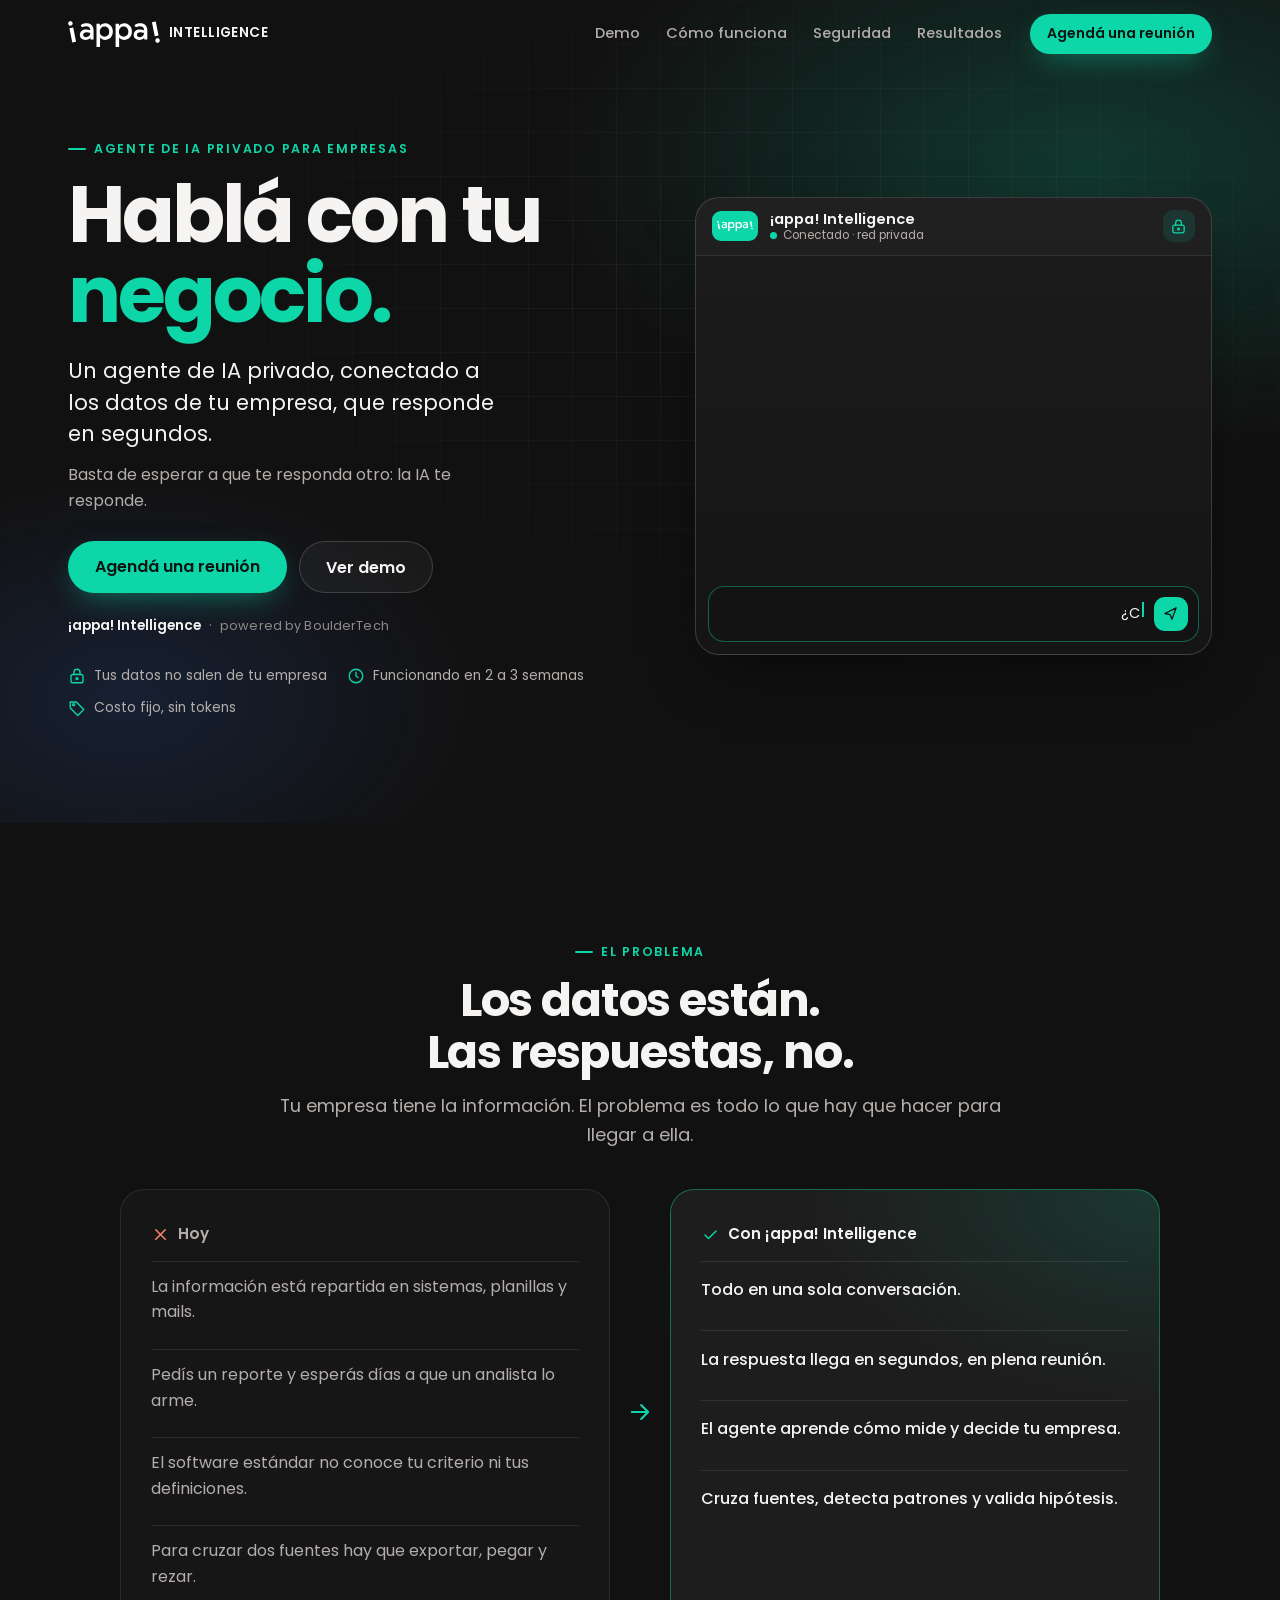
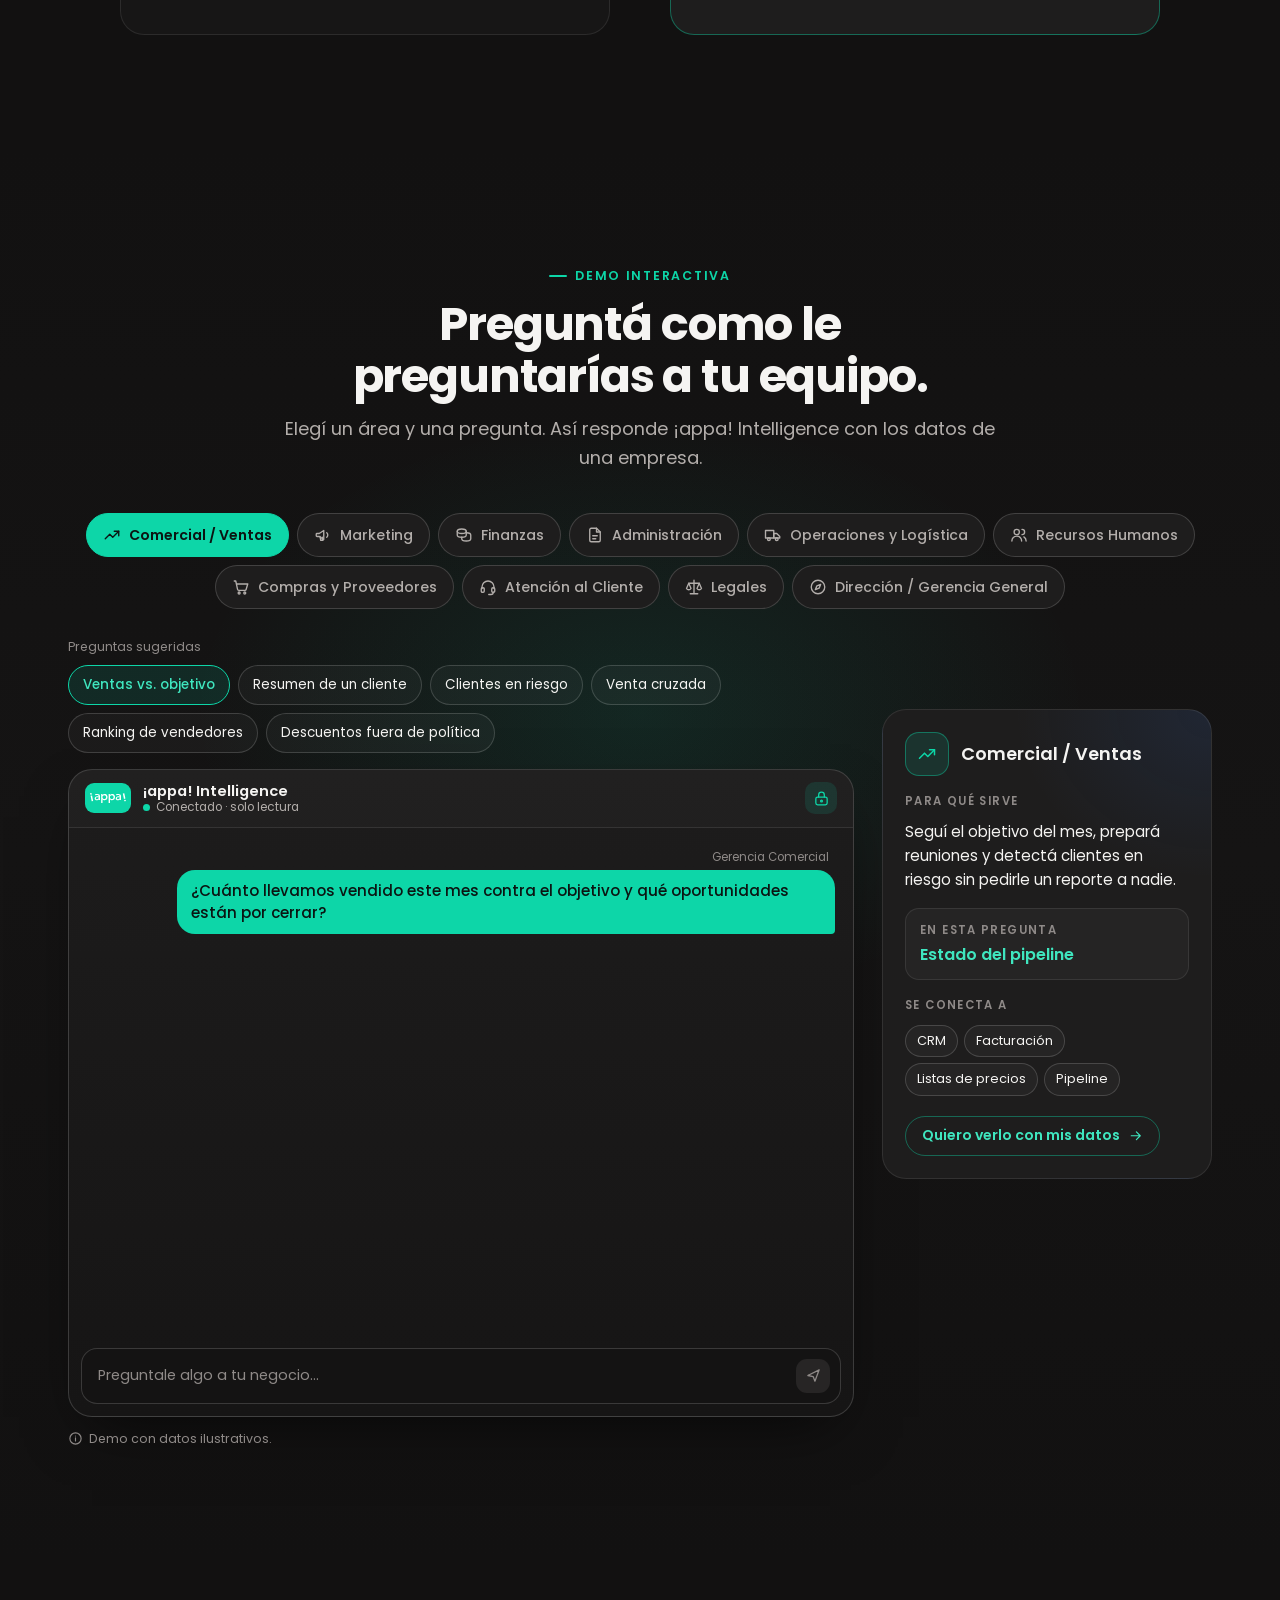
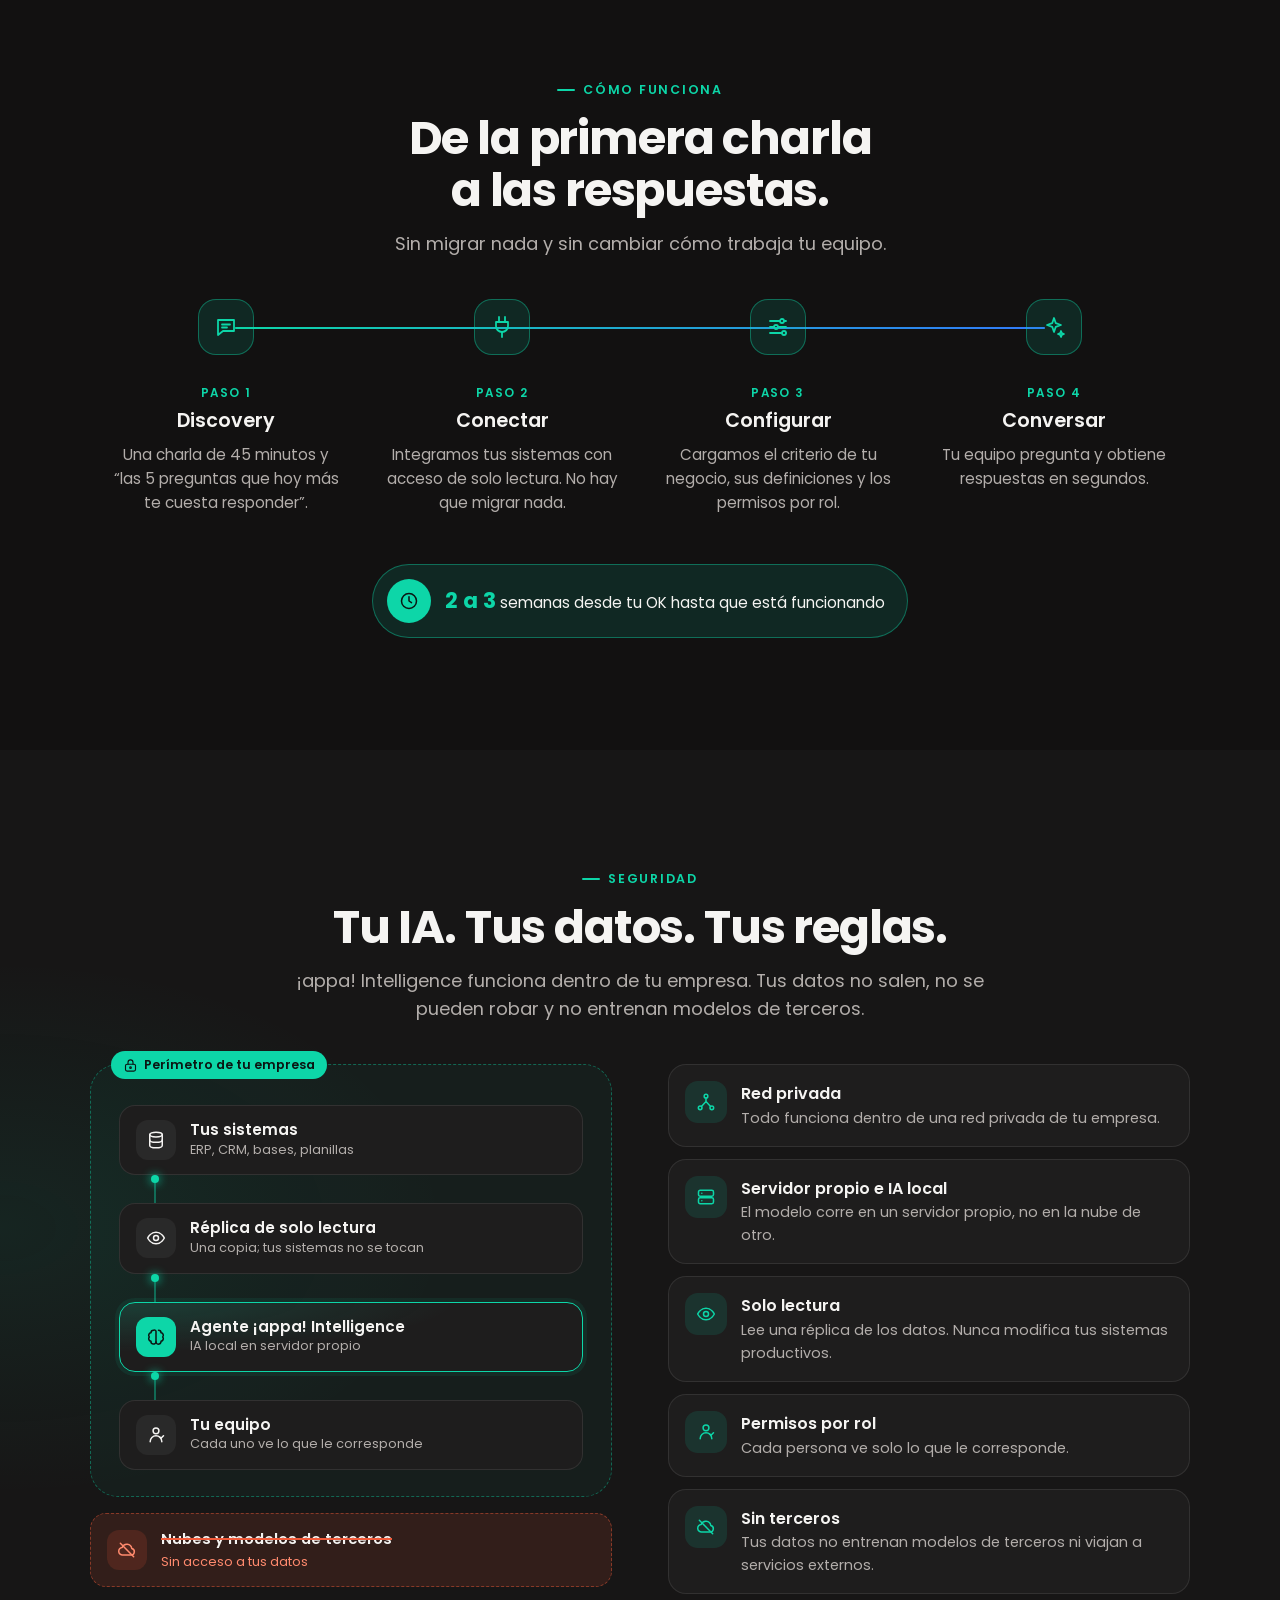
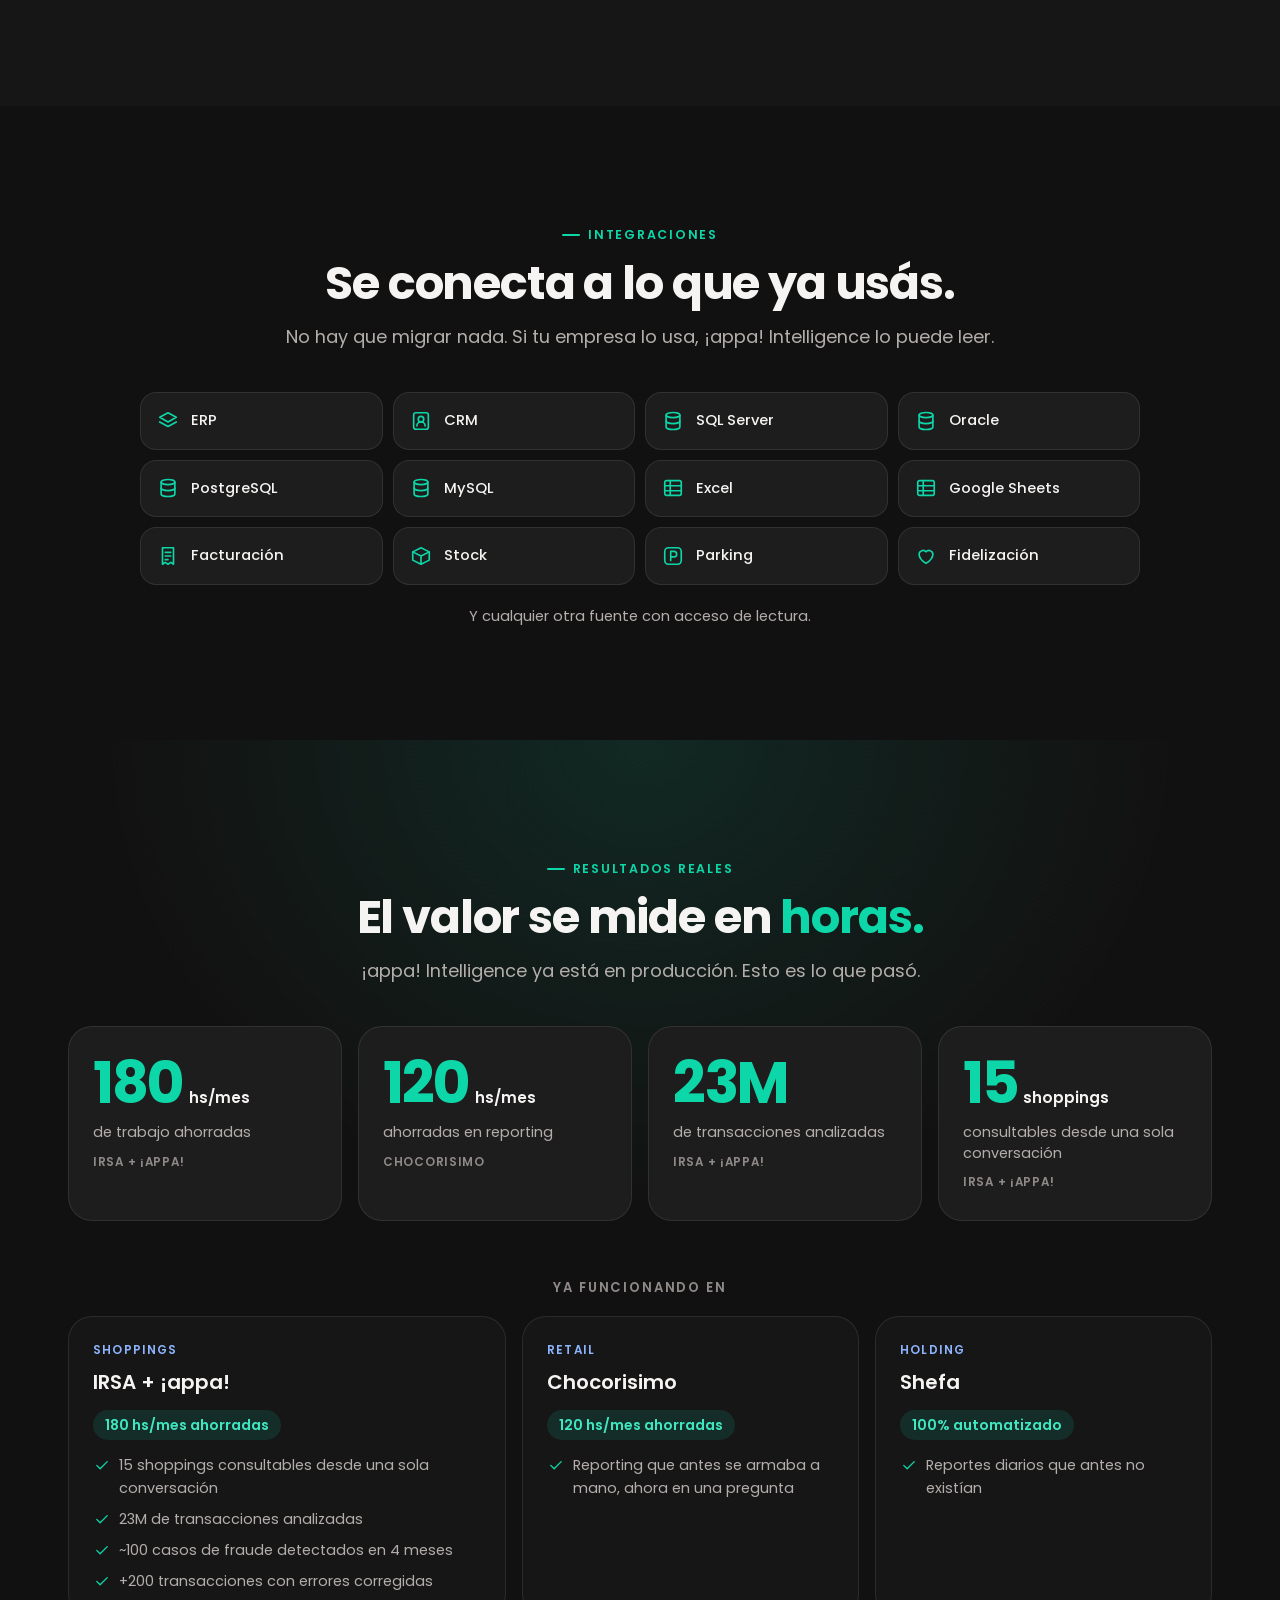
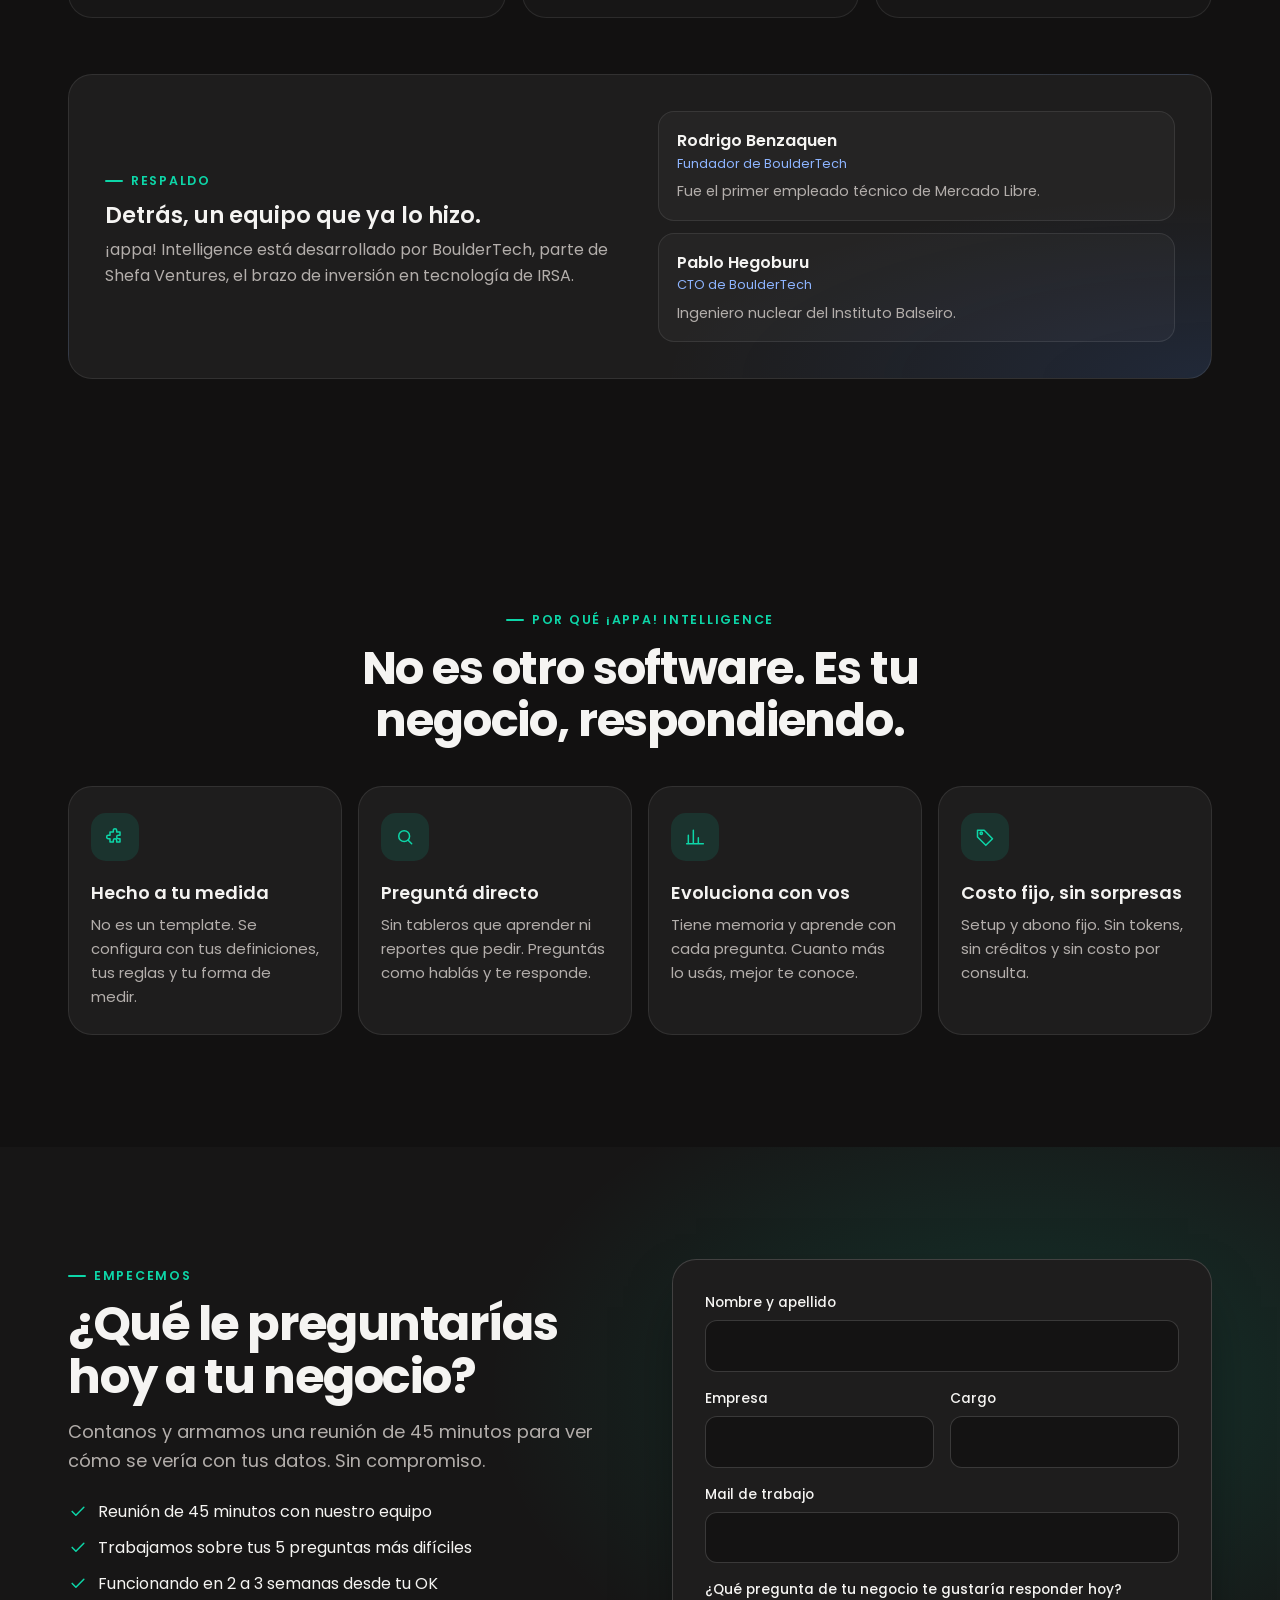
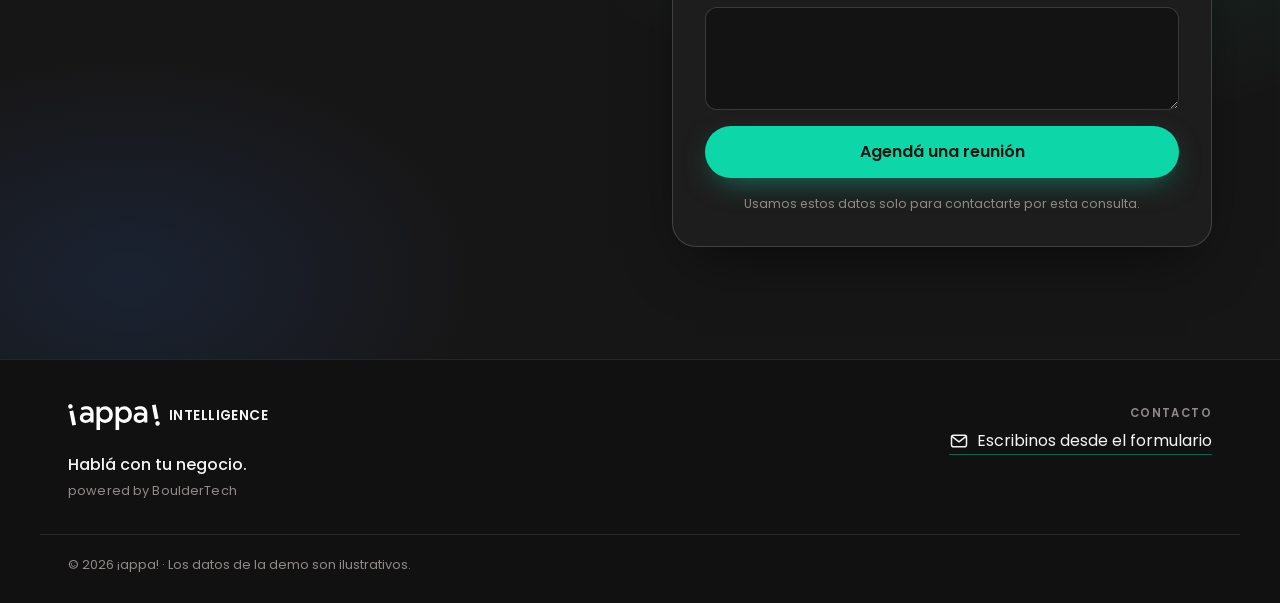
==== intelligence/index.html @ d7522c29 "Agregar landing de ¡appa! Intelligence en /intelligence Co-Authored-By: Claude Opus 5.5 <noreply@ant" ====
<!doctype html>
<html lang="es-AR">
<head>
  <meta charset="utf-8">
  <meta name="viewport" content="width=device-width, initial-scale=1">
  <title>¡appa! Intelligence · Hablá con tu negocio</title>
  <meta name="description" content="Un agente de IA privado, conectado a los datos de tu empresa, que responde en segundos. ¡appa! Intelligence, powered by BoulderTech.">
  <meta name="theme-color" content="#121111">
  <!-- Borrar esta línea cuando la web se publique oficialmente -->
  <meta name="robots" content="noindex, nofollow">
  <meta property="og:title" content="¡appa! Intelligence · Hablá con tu negocio">
  <meta property="og:description" content="Un agente de IA privado, conectado a los datos de tu empresa, que responde en segundos.">
  <meta property="og:type" content="website">
  <meta property="og:locale" content="es_AR">
  <link rel="icon" href="assets/favicon.svg" type="image/svg+xml">
  <link rel="preconnect" href="https://fonts.googleapis.com">
  <link rel="preconnect" href="https://fonts.gstatic.com" crossorigin>
  <link href="https://fonts.googleapis.com/css2?family=Poppins:wght@300;400;500;600;700&display=swap" rel="stylesheet">
  <link rel="stylesheet" href="css/styles.css">
</head>
<body>
  <a class="skip-link" href="#main">Saltar al contenido</a>

  <!-- ============ NAVBAR ============ -->
  <header class="nav" data-nav>
    <div class="container nav-inner">
      <a class="brand" href="#top" aria-label="¡appa! Intelligence, ir al inicio">
        <img class="brand-logo" src="assets/logo-appa-white.svg" alt="" width="104" height="30">
        <span class="brand-vertical">Intelligence</span>
      </a>
      <nav class="nav-links" id="nav-menu" aria-label="Principal">
        <ul data-slot="nav"></ul>
        <a class="btn btn-primary btn-sm nav-cta" href="#contacto" data-cta="meeting">Agendá una reunión</a>
      </nav>
      <button class="nav-toggle" type="button" aria-expanded="false" aria-controls="nav-menu" aria-label="Abrir menú" data-nav-toggle></button>
    </div>
  </header>

  <main id="main">
    <!-- ============ 1. HERO ============ -->
    <section class="hero" id="top" aria-labelledby="hero-title">
      <div class="hero-bg" aria-hidden="true"></div>
      <div class="container hero-grid">
        <div class="hero-copy">
          <p class="eyebrow reveal" data-slot="hero.eyebrow"></p>
          <h1 id="hero-title" class="hero-title reveal" data-slot="hero.title"></h1>
          <p class="hero-sub reveal" data-slot="hero.subtitle"></p>
          <p class="hero-kicker reveal" data-slot="hero.kicker"></p>
          <div class="hero-ctas reveal">
            <a class="btn btn-primary btn-lg" href="#contacto" data-cta="meeting" data-slot="hero.ctaPrimary"></a>
            <a class="btn btn-ghost btn-lg" href="#demo" data-slot="hero.ctaSecondary"></a>
          </div>
          <p class="hero-brand reveal">
            <span class="hero-brand-name">¡appa! Intelligence</span>
            <span class="sep" aria-hidden="true">·</span>
            <span class="powered">powered by BoulderTech</span>
          </p>
          <ul class="trust reveal" data-slot="hero.trust"></ul>
        </div>
        <div class="hero-visual reveal">
          <div class="hero-chat" data-hero-chat aria-label="Ejemplo de conversación con ¡appa! Intelligence" role="img"></div>
        </div>
      </div>
    </section>

    <!-- ============ 2. PROBLEMA → SOLUCIÓN ============ -->
    <section class="section" id="problema" aria-labelledby="problem-title">
      <div class="container">
        <header class="section-head reveal">
          <p class="eyebrow" data-slot="problem.eyebrow"></p>
          <h2 id="problem-title" data-slot="problem.title"></h2>
          <p class="section-sub" data-slot="problem.subtitle"></p>
        </header>
        <div class="compare" data-slot="problem.rows"></div>
      </div>
    </section>

    <!-- ============ 3. DEMO POR ÁREA ============ -->
    <section class="section section-demo" id="demo" aria-labelledby="demo-title">
      <div class="demo-glow" aria-hidden="true"></div>
      <div class="container">
        <header class="section-head reveal">
          <p class="eyebrow" data-slot="demo.eyebrow"></p>
          <h2 id="demo-title" data-slot="demo.title"></h2>
          <p class="section-sub" data-slot="demo.subtitle"></p>
        </header>

        <div class="demo" id="demo-app">
          <div class="demo-tabs-wrap">
            <div class="demo-tabs" role="tablist" aria-label="Áreas de la empresa" data-demo-tabs></div>
          </div>

          <div class="demo-panel" id="demo-panel" role="tabpanel" tabindex="-1" data-demo-panel>
            <div class="demo-main">
              <p class="chips-label" id="chips-label">Preguntas sugeridas</p>
              <div class="chips" role="group" aria-labelledby="chips-label" data-demo-chips></div>
              <div class="demo-chat" data-demo-chat></div>
              <p class="demo-disclaimer">
                <svg class="icon" viewBox="0 0 24 24" fill="none" stroke="currentColor" stroke-width="1.8" stroke-linecap="round" aria-hidden="true"><circle cx="12" cy="12" r="9"/><path d="M12 11v5M12 8h.01"/></svg>
                <span data-slot="demo.disclaimer"></span>
              </p>
            </div>
            <aside class="area-card" aria-label="Sobre esta área" data-demo-card></aside>
          </div>
          <p class="sr-only" aria-live="polite" data-demo-announcer></p>
        </div>
      </div>
    </section>

    <!-- ============ 4. CÓMO FUNCIONA ============ -->
    <section class="section" id="como-funciona" aria-labelledby="how-title">
      <div class="container">
        <header class="section-head reveal">
          <p class="eyebrow" data-slot="how.eyebrow"></p>
          <h2 id="how-title" data-slot="how.title"></h2>
          <p class="section-sub" data-slot="how.subtitle"></p>
        </header>
        <div class="timeline" data-timeline>
          <div class="timeline-track" aria-hidden="true"><span class="timeline-fill"></span></div>
          <ol class="steps" data-slot="how.steps"></ol>
        </div>
        <div class="speed-badge reveal" data-slot="how.badge"></div>
      </div>
    </section>

    <!-- ============ 5. SEGURIDAD ============ -->
    <section class="section section-security" id="seguridad" aria-labelledby="security-title">
      <div class="container">
        <header class="section-head reveal">
          <p class="eyebrow" data-slot="security.eyebrow"></p>
          <h2 id="security-title" data-slot="security.title"></h2>
          <p class="section-sub" data-slot="security.subtitle"></p>
        </header>
        <div class="security-grid">
          <figure class="perimeter reveal" data-slot="security.diagram"></figure>
          <ul class="security-points" data-slot="security.points"></ul>
        </div>
      </div>
    </section>

    <!-- ============ 6. INTEGRACIONES ============ -->
    <section class="section" id="integraciones" aria-labelledby="int-title">
      <div class="container">
        <header class="section-head reveal">
          <p class="eyebrow" data-slot="integrations.eyebrow"></p>
          <h2 id="int-title" data-slot="integrations.title"></h2>
          <p class="section-sub" data-slot="integrations.subtitle"></p>
        </header>
        <ul class="integrations" data-slot="integrations.items"></ul>
        <p class="integrations-more reveal" data-slot="integrations.more"></p>
      </div>
    </section>

    <!-- ============ 7. RESULTADOS ============ -->
    <section class="section section-results" id="resultados" aria-labelledby="results-title">
      <div class="container">
        <header class="section-head reveal">
          <p class="eyebrow" data-slot="results.eyebrow"></p>
          <h2 id="results-title" data-slot="results.title"></h2>
          <p class="section-sub" data-slot="results.subtitle"></p>
        </header>
        <ul class="counters" data-slot="metrics.counters"></ul>
        <h3 class="cases-title reveal" data-slot="results.casesTitle"></h3>
        <ul class="cases" data-slot="metrics.cases"></ul>

        <div class="backing reveal" data-slot="backing"></div>

        <!-- Testimonios: se muestran solo si data/testimonials.js tiene alguno aprobado -->
        <div class="testimonials" data-slot="testimonials" hidden></div>
      </div>
    </section>

    <!-- ============ 8. POR QUÉ ============ -->
    <section class="section" id="por-que" aria-labelledby="why-title">
      <div class="container">
        <header class="section-head reveal">
          <p class="eyebrow" data-slot="why.eyebrow"></p>
          <h2 id="why-title" data-slot="why.title"></h2>
        </header>
        <ul class="why" data-slot="why.items"></ul>
      </div>
    </section>

    <!-- ============ 9. CTA + FORMULARIO ============ -->
    <section class="section section-cta" id="contacto" aria-labelledby="cta-title">
      <div class="container cta-grid">
        <div class="cta-copy reveal">
          <p class="eyebrow" data-slot="cta.eyebrow"></p>
          <h2 id="cta-title" data-slot="cta.title"></h2>
          <p class="section-sub" data-slot="cta.subtitle"></p>
          <ul class="cta-bullets" data-slot="cta.bullets"></ul>
          <a class="btn btn-ghost" href="#" target="_blank" rel="noopener" data-calendar-link hidden></a>
        </div>

        <div class="form-card reveal">
          <form class="lead-form" novalidate data-lead-form>
            <div class="field">
              <label for="f-name" data-slot="cta.form.name"></label>
              <input id="f-name" name="name" type="text" autocomplete="name" required>
              <p class="field-error" id="f-name-err"></p>
            </div>
            <div class="field-row">
              <div class="field">
                <label for="f-company" data-slot="cta.form.company"></label>
                <input id="f-company" name="company" type="text" autocomplete="organization" required>
                <p class="field-error" id="f-company-err"></p>
              </div>
              <div class="field">
                <label for="f-role" data-slot="cta.form.role"></label>
                <input id="f-role" name="role" type="text" autocomplete="organization-title" required>
                <p class="field-error" id="f-role-err"></p>
              </div>
            </div>
            <div class="field">
              <label for="f-email" data-slot="cta.form.email"></label>
              <input id="f-email" name="email" type="email" autocomplete="email" inputmode="email" required>
              <p class="field-error" id="f-email-err"></p>
            </div>
            <div class="field">
              <label for="f-question" data-slot="cta.form.question"></label>
              <textarea id="f-question" name="question" rows="3"></textarea>
            </div>
            <button class="btn btn-primary btn-lg btn-block" type="submit" data-slot="cta.form.submit"></button>
            <p class="form-privacy" data-slot="cta.form.privacy"></p>
          </form>
          <div class="form-success" data-form-success hidden tabindex="-1">
            <span class="success-icon" aria-hidden="true"></span>
            <h3 data-slot="cta.form.successTitle"></h3>
            <p data-success-text></p>
          </div>
        </div>
      </div>
    </section>
  </main>

  <!-- ============ 10. FOOTER ============ -->
  <footer class="footer">
    <div class="container footer-inner">
      <div class="footer-brand">
        <a class="brand" href="#top" aria-label="¡appa! Intelligence, volver arriba">
          <img class="brand-logo" src="assets/logo-appa-white.svg" alt="" width="104" height="30">
          <span class="brand-vertical">Intelligence</span>
        </a>
        <p class="footer-tagline" data-slot="footer.tagline"></p>
        <p class="powered" data-slot="footer.poweredBy"></p>
      </div>
      <div class="footer-contact">
        <p class="mini-label" data-slot="footer.contactLabel"></p>
        <p data-footer-contact></p>
      </div>
    </div>
    <div class="container footer-bottom">
      <p>© <span data-year></span> ¡appa! · <span data-slot="footer.legal"></span></p>
    </div>
  </footer>

  <noscript>
    <p class="noscript">Para ver esta página necesitás activar JavaScript.</p>
  </noscript>

  <!-- Contenido editable -->
  <script src="data/config.js"></script>
  <script src="data/content.js"></script>
  <script src="data/demos.js"></script>
  <script src="data/metrics.js"></script>
  <script src="data/testimonials.js"></script>
  <!-- Código -->
  <script src="js/icons.js"></script>
  <script src="js/demo.js"></script>
  <script src="js/main.js"></script>
</body>
</html>
---- intelligence/css/styles.css ----
/* =====================================================================
   ¡appa! Intelligence · Estilos
   Paleta oficial: Manual de marca ¡appa! 2024 (p. 18)
     01 #0DD6A8 verde ¡appa!   03 #327AFA azul   04 #F15B3B coral
     02 #FFFFFF blanco         05 #272525 gris oscuro
   Mobile first. Respeta prefers-reduced-motion.
   ===================================================================== */

:root {
  /* marca */
  --green: #0dd6a8;
  --green-ink: #3fe6bf;
  --green-soft: rgba(13, 214, 168, 0.12);
  --green-line: rgba(13, 214, 168, 0.4);
  --blue: #327afa;
  --blue-ink: #8db4ff;
  --coral: #f15b3b;
  --coral-ink: #ff8a6e;
  --coral-soft: rgba(241, 91, 59, 0.12);
  --warn-ink: #ffc2b3;
  --ink: #272525;

  /* superficies (derivadas del gris 05 de la marca) */
  --bg: #121111;
  --bg-2: #171616;
  --surface: #1e1d1d;
  --surface-2: #272525;
  --line: rgba(255, 255, 255, 0.09);
  --line-strong: rgba(255, 255, 255, 0.16);
  --text: #f5f4f2;
  --muted: #b3aeab;
  --dim: #8f8a88;

  --font: "Poppins", ui-sans-serif, system-ui, -apple-system, "Segoe UI", Roboto, Arial, sans-serif;
  --radius: 18px;
  --radius-lg: 24px;
  --shadow: 0 24px 60px -24px rgba(0, 0, 0, 0.7);
  --ease: cubic-bezier(0.22, 1, 0.36, 1);
  --nav-h: 68px;
  color-scheme: dark;
}

/* ---------- Base ---------- */
[hidden] {
  display: none !important;
}
*,
*::before,
*::after {
  box-sizing: border-box;
}
html {
  -webkit-text-size-adjust: 100%;
  scroll-padding-top: calc(var(--nav-h) + 16px);
}
@media (prefers-reduced-motion: no-preference) {
  html {
    scroll-behavior: smooth;
  }
}
body {
  margin: 0;
  background: var(--bg);
  color: var(--text);
  font-family: var(--font);
  font-size: 16px;
  line-height: 1.6;
  -webkit-font-smoothing: antialiased;
  overflow-x: hidden;
}
img,
svg {
  display: block;
  max-width: 100%;
}
h1,
h2,
h3,
h4,
p {
  margin: 0;
}
ul,
ol {
  margin: 0;
  padding: 0;
  list-style: none;
}
a {
  color: inherit;
}
button,
input,
textarea {
  font: inherit;
  color: inherit;
}
:focus-visible {
  outline: 2px solid var(--green);
  outline-offset: 3px;
  border-radius: 8px;
}
.icon {
  width: 1.25em;
  height: 1.25em;
  flex: none;
}
.sr-only {
  position: absolute !important;
  width: 1px;
  height: 1px;
  padding: 0;
  margin: -1px;
  overflow: hidden;
  clip: rect(0 0 0 0);
  white-space: nowrap;
  border: 0;
}
.skip-link {
  position: absolute;
  left: 16px;
  top: -60px;
  z-index: 100;
  background: var(--green);
  color: var(--bg);
  padding: 10px 16px;
  border-radius: 10px;
  font-weight: 600;
  text-decoration: none;
}
.skip-link:focus {
  top: 12px;
}
.container {
  width: 100%;
  max-width: 1200px;
  margin: 0 auto;
  padding: 0 16px;
}
@media (min-width: 640px) {
  .container {
    padding: 0 28px;
  }
}
.hl {
  color: var(--green);
}
.noscript {
  padding: 24px;
  text-align: center;
}

/* ---------- Tipografía de secciones ---------- */
.eyebrow {
  display: inline-flex;
  align-items: center;
  gap: 8px;
  font-size: 0.78rem;
  font-weight: 600;
  letter-spacing: 0.14em;
  text-transform: uppercase;
  color: var(--green);
}
.eyebrow::before {
  content: "";
  width: 18px;
  height: 2px;
  border-radius: 2px;
  background: currentColor;
}
.section {
  position: relative;
  padding: 80px 0;
}
@media (min-width: 960px) {
  .section {
    padding: 112px 0;
  }
}
.section-head {
  max-width: 760px;
  margin: 0 auto 40px;
  text-align: center;
}
.section-head h2 {
  margin-top: 12px;
  font-size: clamp(1.85rem, 4.6vw, 2.9rem);
  font-weight: 700;
  line-height: 1.12;
  letter-spacing: -0.025em;
  text-wrap: balance;
}
.section-sub {
  margin-top: 14px;
  color: var(--muted);
  font-size: clamp(1rem, 2.2vw, 1.12rem);
  text-wrap: pretty;
}
.mini-label {
  font-size: 0.72rem;
  font-weight: 600;
  letter-spacing: 0.12em;
  text-transform: uppercase;
  color: var(--dim);
}

/* ---------- Botones ---------- */
.btn {
  display: inline-flex;
  align-items: center;
  justify-content: center;
  gap: 8px;
  min-height: 44px;
  padding: 10px 20px;
  border-radius: 999px;
  border: 1px solid transparent;
  font-weight: 600;
  font-size: 0.95rem;
  line-height: 1.2;
  text-decoration: none;
  cursor: pointer;
  transition: transform 0.2s var(--ease), background-color 0.2s, border-color 0.2s, box-shadow 0.2s;
}
.btn:hover {
  transform: translateY(-1px);
}
.btn-primary {
  background: var(--green);
  color: #0b1512;
  box-shadow: 0 10px 30px -10px rgba(13, 214, 168, 0.55);
}
.btn-primary:hover {
  background: var(--green-ink);
}
.btn-ghost {
  background: rgba(255, 255, 255, 0.04);
  border-color: var(--line-strong);
  color: var(--text);
}
.btn-ghost:hover {
  border-color: var(--green-line);
}
.btn-outline {
  border-color: var(--green-line);
  color: var(--green-ink);
  background: transparent;
}
.btn-outline:hover {
  background: var(--green-soft);
}
.btn-sm {
  min-height: 40px;
  padding: 8px 16px;
  font-size: 0.88rem;
}
.btn-lg {
  min-height: 52px;
  padding: 14px 26px;
  font-size: 1rem;
}
.btn-block {
  width: 100%;
}
.btn .icon {
  width: 1.1em;
  height: 1.1em;
}
.btn:disabled {
  opacity: 0.6;
  cursor: progress;
}

/* ---------- Marca (lockup ¡appa! + vertical, según manual p. 10) ---------- */
.brand {
  display: inline-flex;
  align-items: center;
  gap: 9px;
  text-decoration: none;
  color: var(--text);
}
.brand-logo {
  height: 26px;
  width: auto;
}
.brand-vertical {
  font-weight: 600;
  font-size: 0.86rem;
  letter-spacing: 0.03em;
  text-transform: uppercase;
  line-height: 1;
  transform: translateY(-1px);
}
.powered {
  font-size: 0.8rem;
  color: var(--dim);
  letter-spacing: 0.01em;
}

/* ---------- Navbar ---------- */
.nav {
  position: fixed;
  inset: 0 0 auto;
  z-index: 50;
  height: calc(var(--nav-h) + env(safe-area-inset-top, 0px));
  padding-top: env(safe-area-inset-top, 0px);
  transition: background-color 0.3s, border-color 0.3s, backdrop-filter 0.3s;
  border-bottom: 1px solid transparent;
}
.nav.is-scrolled,
.nav.is-open {
  background: rgba(18, 17, 17, 0.82);
  -webkit-backdrop-filter: saturate(140%) blur(14px);
  backdrop-filter: saturate(140%) blur(14px);
  border-bottom-color: var(--line);
}
.nav-inner {
  height: 100%;
  display: flex;
  align-items: center;
  justify-content: space-between;
  gap: 16px;
}
.nav-toggle {
  display: inline-flex;
  align-items: center;
  justify-content: center;
  width: 44px;
  height: 44px;
  border-radius: 12px;
  border: 1px solid var(--line-strong);
  background: transparent;
  cursor: pointer;
}
.nav-toggle .icon {
  width: 22px;
  height: 22px;
}
.nav-links {
  position: absolute;
  top: 100%;
  left: 0;
  right: 0;
  display: none;
  flex-direction: column;
  gap: 8px;
  padding: 12px 16px 20px;
  background: rgba(18, 17, 17, 0.97);
  border-bottom: 1px solid var(--line);
}
.nav.is-open .nav-links {
  display: flex;
}
.nav-links ul {
  display: flex;
  flex-direction: column;
}
.nav-links ul a {
  display: block;
  padding: 12px 4px;
  text-decoration: none;
  color: var(--muted);
  font-weight: 500;
  border-bottom: 1px solid var(--line);
}
.nav-links ul a:hover,
.nav-links ul a[aria-current] {
  color: var(--text);
}
.nav-cta {
  margin-top: 8px;
}
@media (min-width: 900px) {
  .nav-toggle {
    display: none;
  }
  .nav-links {
    position: static;
    display: flex;
    flex-direction: row;
    align-items: center;
    gap: 28px;
    padding: 0;
    background: none;
    border: 0;
  }
  .nav-links ul {
    flex-direction: row;
    gap: 26px;
  }
  .nav-links ul a {
    padding: 6px 0;
    border: 0;
    font-size: 0.92rem;
    position: relative;
  }
  .nav-links ul a[aria-current]::after {
    content: "";
    position: absolute;
    left: 0;
    right: 0;
    bottom: -2px;
    height: 2px;
    border-radius: 2px;
    background: var(--green);
  }
  .nav-cta {
    margin-top: 0;
  }
}

/* ---------- 1. Hero ---------- */
.hero {
  position: relative;
  padding: calc(var(--nav-h) + 40px) 0 72px;
  overflow: hidden;
}
.hero-bg {
  position: absolute;
  inset: 0;
  z-index: -1;
  background:
    radial-gradient(60% 50% at 85% 20%, rgba(13, 214, 168, 0.2), transparent 70%),
    radial-gradient(40% 40% at 10% 85%, rgba(50, 122, 250, 0.14), transparent 70%),
    var(--bg);
}
.hero-bg::after {
  content: "";
  position: absolute;
  inset: 0;
  background-image:
    linear-gradient(rgba(255, 255, 255, 0.045) 1px, transparent 1px),
    linear-gradient(90deg, rgba(255, 255, 255, 0.045) 1px, transparent 1px);
  background-size: 44px 44px;
  -webkit-mask-image: radial-gradient(70% 60% at 60% 35%, #000 20%, transparent 75%);
  mask-image: radial-gradient(70% 60% at 60% 35%, #000 20%, transparent 75%);
}
.hero-grid {
  display: grid;
  gap: 44px;
  align-items: center;
}
.hero-title {
  margin-top: 16px;
  font-size: clamp(2.7rem, 10vw, 4.9rem);
  font-weight: 700;
  line-height: 1.02;
  letter-spacing: -0.04em;
}
.hero-sub {
  margin-top: 20px;
  max-width: 34ch;
  font-size: clamp(1.08rem, 2.6vw, 1.32rem);
  line-height: 1.5;
  color: var(--text);
}
.hero-kicker {
  margin-top: 12px;
  color: var(--muted);
  max-width: 44ch;
}
.hero-ctas {
  margin-top: 28px;
  display: flex;
  flex-wrap: wrap;
  gap: 12px;
}
.hero-brand {
  margin-top: 22px;
  display: flex;
  flex-wrap: wrap;
  align-items: center;
  gap: 8px;
  font-size: 0.86rem;
}
.hero-brand-name {
  font-weight: 600;
}
.hero-brand .sep {
  color: var(--dim);
}
.trust {
  margin-top: 28px;
  display: flex;
  flex-wrap: wrap;
  gap: 10px 20px;
}
.trust li {
  display: inline-flex;
  align-items: center;
  gap: 8px;
  font-size: 0.86rem;
  color: var(--muted);
}
.trust .icon {
  color: var(--green);
  width: 18px;
  height: 18px;
}
.hero-visual {
  position: relative;
}
.hero-visual::before {
  content: "";
  position: absolute;
  inset: 8% 6%;
  background: radial-gradient(closest-side, rgba(13, 214, 168, 0.28), transparent);
  filter: blur(40px);
  z-index: -1;
}
@media (min-width: 960px) {
  .hero {
    padding: calc(var(--nav-h) + 64px) 0 104px;
  }
  .hero-grid {
    grid-template-columns: 1.05fr 0.95fr;
    gap: 56px;
  }
}

/* ---------- Chat (hero y demo) ---------- */
.chat {
  display: flex;
  flex-direction: column;
  background: linear-gradient(180deg, #1d1c1c 0%, #161515 100%);
  border: 1px solid var(--line-strong);
  border-radius: var(--radius-lg);
  box-shadow: var(--shadow);
  overflow: hidden;
}
.chat-head {
  display: flex;
  align-items: center;
  gap: 12px;
  padding: 12px 16px;
  border-bottom: 1px solid var(--line);
  background: rgba(255, 255, 255, 0.02);
}
.chat-avatar {
  display: grid;
  place-items: center;
  width: 46px;
  height: 30px;
  border-radius: 9px;
  background: var(--green);
  flex: none;
}
.chat-avatar img {
  width: 36px;
}
.chat-title {
  display: flex;
  flex-direction: column;
  line-height: 1.25;
  min-width: 0;
}
.chat-title strong {
  font-size: 0.92rem;
  font-weight: 600;
}
.chat-status {
  display: inline-flex;
  align-items: center;
  gap: 6px;
  font-size: 0.74rem;
  color: var(--muted);
}
.chat-status .dot {
  width: 7px;
  height: 7px;
  border-radius: 50%;
  background: var(--green);
  box-shadow: 0 0 0 0 rgba(13, 214, 168, 0.6);
  animation: pulse 2.2s infinite;
}
.chat-lock {
  margin-left: auto;
  display: grid;
  place-items: center;
  width: 32px;
  height: 32px;
  border-radius: 10px;
  background: var(--green-soft);
  color: var(--green);
}
.chat-lock .icon {
  width: 17px;
  height: 17px;
}
.chat-log {
  /* crece con la respuesta: la pregunta y los datos siempre se leen completos */
  min-height: 440px;
  overflow-y: auto;
  padding: 18px 14px;
  display: flex;
  flex-direction: column;
  gap: 16px;
  scrollbar-width: thin;
  scrollbar-color: var(--surface-2) transparent;
}
.chat--compact .chat-log {
  min-height: 330px;
}
@media (min-width: 640px) {
  .chat-log {
    padding: 20px 18px;
  }
  .demo-chat .chat-log {
    min-height: 520px;
  }
}
.msg {
  display: flex;
  max-width: 100%;
  animation: msgIn 0.4s var(--ease) both;
}
.msg-user {
  flex-direction: column;
  align-items: flex-end;
  align-self: flex-end;
  max-width: 88%;
}
.msg-who {
  font-size: 0.72rem;
  color: var(--dim);
  margin: 0 6px 4px;
}
.msg-user .bubble {
  background: var(--green);
  color: #0b1512;
  font-weight: 500;
  border-radius: 18px 18px 4px 18px;
  padding: 10px 14px;
  font-size: 0.94rem;
  line-height: 1.45;
}
.msg-agent {
  gap: 10px;
  align-items: flex-start;
}
.msg-avatar {
  display: none;
  flex: none;
  place-items: center;
  width: 30px;
  height: 30px;
  border-radius: 50%;
  background: var(--green-soft);
  color: var(--green);
  border: 1px solid var(--green-line);
}
@media (min-width: 480px) {
  .msg-avatar {
    display: grid;
  }
}
.msg-avatar .icon {
  width: 16px;
  height: 16px;
}
.msg-agent .bubble {
  flex: 1;
  min-width: 0;
  background: rgba(255, 255, 255, 0.035);
  border: 1px solid var(--line);
  border-radius: 4px 18px 18px 18px;
  padding: 12px 14px;
  font-size: 0.94rem;
  line-height: 1.55;
}
.answer-text strong {
  color: var(--green-ink);
  font-weight: 600;
}
.thinking {
  display: flex;
  align-items: center;
  gap: 10px;
  color: var(--muted);
  font-size: 0.86rem;
}
.dots {
  display: inline-flex;
  gap: 4px;
}
.dots i {
  width: 6px;
  height: 6px;
  border-radius: 50%;
  background: var(--green);
  animation: blink 1.2s infinite both;
}
.dots i:nth-child(2) {
  animation-delay: 0.15s;
}
.dots i:nth-child(3) {
  animation-delay: 0.3s;
}
.chat-composer {
  position: relative;
  display: flex;
  align-items: center;
  gap: 10px;
  margin: 0 12px 12px;
  padding: 10px 10px 10px 16px;
  min-height: 52px;
  border-radius: 16px;
  border: 1px solid var(--line-strong);
  background: #141313;
  font-size: 0.9rem;
}
.composer-text {
  flex: 1;
  min-width: 0;
  display: flex;
  justify-content: flex-end; /* mientras se tipea, se ve el final del texto */
  white-space: nowrap;
  overflow: hidden;
}
.composer-text:empty {
  display: none;
}
.composer-placeholder {
  flex: 1;
  color: var(--dim);
  white-space: nowrap;
  overflow: hidden;
  text-overflow: ellipsis;
}
.composer-text:not(:empty) + .composer-placeholder {
  display: none;
}
.chat-composer.is-typing .composer-text::after {
  content: "";
  display: inline-block;
  width: 2px;
  height: 1.05em;
  margin-left: 2px;
  vertical-align: -0.15em;
  background: var(--green);
  animation: caret 0.9s steps(1) infinite;
}
.chat-composer.is-typing {
  border-color: var(--green-line);
}
.composer-send {
  flex: none;
  display: grid;
  place-items: center;
  width: 34px;
  height: 34px;
  border-radius: 11px;
  background: var(--surface-2);
  color: var(--dim);
  transition: background-color 0.2s, color 0.2s, transform 0.2s var(--ease);
}
.chat-composer.is-typing .composer-send {
  background: var(--green);
  color: #0b1512;
}
.chat-composer.is-sent .composer-send {
  transform: scale(0.86);
}
.composer-send .icon {
  width: 17px;
  height: 17px;
}

/* Bloques de la respuesta */
.block {
  margin-top: 12px;
  opacity: 0;
  transform: translateY(6px);
  transition: opacity 0.45s var(--ease), transform 0.45s var(--ease);
}
.block.is-in {
  opacity: 1;
  transform: none;
}
.b-title {
  font-size: 0.74rem;
  font-weight: 500;
  color: var(--dim);
  margin-bottom: 8px;
}
figure {
  margin: 0;
}
.tone-good {
  color: var(--green-ink);
}
.tone-bad {
  color: var(--coral-ink);
}
.tone-warn {
  color: var(--warn-ink);
}
.b-kpis {
  display: grid;
  grid-template-columns: repeat(auto-fit, minmax(110px, 1fr));
  gap: 8px;
}
.kpi {
  display: flex;
  flex-direction: column;
  gap: 2px;
  padding: 10px 12px;
  border-radius: 12px;
  background: rgba(255, 255, 255, 0.035);
  border: 1px solid var(--line);
}
.kpi-label {
  font-size: 0.72rem;
  color: var(--dim);
}
.kpi-value {
  font-size: 1.12rem;
  font-weight: 600;
  letter-spacing: -0.01em;
  line-height: 1.25;
}
.kpi-delta {
  font-size: 0.72rem;
  font-weight: 500;
}
.b-bars ul {
  display: grid;
  gap: 7px;
}
.b-bars li {
  display: grid;
  grid-template-columns: minmax(0, 1.1fr) minmax(0, 1fr) auto;
  align-items: center;
  gap: 10px;
  font-size: 0.8rem;
}
.bar-label {
  color: var(--muted);
  overflow: hidden;
  text-overflow: ellipsis;
  white-space: nowrap;
}
.bar-track {
  height: 8px;
  border-radius: 99px;
  background: rgba(255, 255, 255, 0.06);
  overflow: hidden;
}
.bar-fill {
  display: block;
  height: 100%;
  width: 0;
  border-radius: inherit;
  background: linear-gradient(90deg, rgba(13, 214, 168, 0.55), var(--green));
  transition: width 0.9s var(--ease) 0.1s;
}
.bar-fill.tone-bad {
  background: linear-gradient(90deg, rgba(241, 91, 59, 0.55), var(--coral));
}
.bar-fill.tone-warn {
  background: linear-gradient(90deg, rgba(241, 91, 59, 0.3), var(--coral-ink));
}
.bar-fill.tone-good {
  background: linear-gradient(90deg, var(--green), var(--green-ink));
}
.is-in .bar-fill {
  width: var(--w);
}
.bar-val {
  font-weight: 600;
  font-variant-numeric: tabular-nums;
  text-align: right;
  min-width: 3.2em;
}
.b-table {
  overflow-x: auto;
  border-radius: 12px;
  border: 1px solid var(--line);
  scrollbar-width: thin;
}
.b-table table {
  width: 100%;
  border-collapse: collapse;
  font-size: 0.8rem;
  font-variant-numeric: tabular-nums;
}
.b-table th,
.b-table td {
  padding: 8px 10px;
  text-align: left;
  vertical-align: top;
}
.b-table th {
  font-size: 0.68rem;
  font-weight: 600;
  letter-spacing: 0.04em;
  text-transform: uppercase;
  color: var(--dim);
  background: rgba(255, 255, 255, 0.03);
  white-space: nowrap;
}
.b-table td {
  border-top: 1px solid var(--line);
}
.b-table td:not(:first-child) {
  white-space: nowrap;
}
.b-table td:first-child {
  min-width: 9em;
}
.b-table td .tone-good,
.b-table td .tone-bad,
.b-table td .tone-warn {
  font-weight: 600;
}
.b-line {
  position: relative;
  color: var(--green);
}
.line-plot {
  position: relative;
  height: 120px;
}
.b-line svg {
  width: 100%;
  height: 100%;
  overflow: visible;
  clip-path: inset(-10px 100% -10px 0);
  transition: clip-path 1.3s var(--ease) 0.1s;
}
.is-in .b-line svg {
  clip-path: inset(-10px -10px -10px 0);
}
.line-dot {
  position: absolute;
  width: 8px;
  height: 8px;
  margin: -4px 0 0 -4px;
  border-radius: 50%;
  background: #191818;
  border: 2px solid currentColor;
  opacity: 0;
  transition: opacity 0.4s ease 0.9s;
}
.is-in .line-dot {
  opacity: 1;
}
.line-dot.is-hl {
  width: 12px;
  height: 12px;
  margin: -6px 0 0 -6px;
  background: currentColor;
  box-shadow: 0 0 0 4px rgba(13, 214, 168, 0.2);
}
.b-line.tone-bad .line-dot.is-hl {
  background: var(--coral);
  border-color: var(--coral);
  box-shadow: 0 0 0 4px rgba(241, 91, 59, 0.22);
}
.b-line.tone-warn {
  color: var(--coral-ink);
}
.b-line.tone-warn .line-dot.is-hl {
  box-shadow: 0 0 0 4px rgba(241, 91, 59, 0.2);
}
.line-callout {
  position: absolute;
  transform: translate(-50%, calc(-100% - 12px));
  padding: 2px 8px;
  border-radius: 99px;
  font-size: 0.72rem;
  font-weight: 600;
  background: var(--surface-2);
  border: 1px solid var(--line-strong);
  color: var(--text);
  white-space: nowrap;
  pointer-events: none;
}
.line-labels {
  display: flex;
  justify-content: space-between;
  margin-top: 6px;
  padding: 0 4px;
  font-size: 0.68rem;
  color: var(--dim);
}
.b-list {
  display: grid;
  gap: 6px;
  font-size: 0.88rem;
}
ul.b-list li {
  position: relative;
  padding-left: 16px;
}
ul.b-list li::before {
  content: "";
  position: absolute;
  left: 2px;
  top: 0.62em;
  width: 6px;
  height: 6px;
  border-radius: 50%;
  background: var(--green);
}
ol.b-list {
  counter-reset: n;
}
ol.b-list li {
  position: relative;
  padding-left: 30px;
  counter-increment: n;
}
ol.b-list li::before {
  content: counter(n);
  position: absolute;
  left: 0;
  top: 0.1em;
  display: grid;
  place-items: center;
  width: 20px;
  height: 20px;
  border-radius: 50%;
  font-size: 0.7rem;
  font-weight: 600;
  background: var(--green-soft);
  color: var(--green-ink);
}
.b-list strong {
  color: var(--text);
  font-weight: 600;
}
.answer-note {
  display: flex;
  gap: 6px;
  align-items: flex-start;
  margin-top: 10px;
  font-size: 0.76rem;
  color: var(--muted);
}
.answer-note .icon {
  width: 15px;
  height: 15px;
  margin-top: 2px;
  color: var(--blue-ink);
}
.answer-meta {
  display: flex;
  flex-wrap: wrap;
  gap: 4px 14px;
  margin-top: 12px;
  padding-top: 10px;
  border-top: 1px solid var(--line);
  font-size: 0.72rem;
  color: var(--dim);
}
.answer-meta span {
  display: inline-flex;
  align-items: center;
  gap: 5px;
}
.answer-meta .icon {
  width: 13px;
  height: 13px;
}
.followup {
  display: inline-flex;
  align-items: center;
  gap: 8px;
  margin-top: 12px;
  padding: 7px 14px;
  border-radius: 999px;
  border: 1px dashed var(--green-line);
  background: var(--green-soft);
  color: var(--green-ink);
  font-size: 0.84rem;
  font-weight: 500;
  opacity: 0;
  transform: translateY(4px);
  transition: opacity 0.4s var(--ease), transform 0.4s var(--ease);
}
.followup.is-in {
  opacity: 1;
  transform: none;
}
.followup .icon {
  width: 15px;
  height: 15px;
}

/* ---------- 2. Problema → solución ---------- */
.compare {
  display: grid;
  gap: 16px;
  max-width: 1040px;
  margin: 0 auto;
}
.compare-col {
  border-radius: var(--radius-lg);
  padding: 26px 22px;
  border: 1px solid var(--line);
}
.compare-today {
  background: var(--bg-2);
}
.compare-with {
  background:
    radial-gradient(120% 80% at 100% 0%, rgba(13, 214, 168, 0.14), transparent 60%),
    var(--surface);
  border-color: var(--green-line);
}
.compare-label {
  display: inline-flex;
  align-items: center;
  gap: 8px;
  font-weight: 600;
  font-size: 0.95rem;
  margin-bottom: 14px;
}
.compare-today .compare-label {
  color: var(--muted);
}
.compare-today .compare-label .icon {
  color: var(--coral-ink);
}
.compare-with .compare-label .icon {
  color: var(--green);
}
.compare-col ul {
  display: grid;
  gap: 12px;
}
.compare-col li {
  padding: 12px 0;
  border-top: 1px solid var(--line);
  min-height: 3.6em;
  display: flex;
  align-items: center;
}
.compare-today li {
  color: var(--muted);
}
.compare-with li {
  font-weight: 500;
}
.compare-arrow {
  display: grid;
  place-items: center;
  color: var(--green);
  transform: rotate(90deg);
}
.compare-arrow .icon {
  width: 28px;
  height: 28px;
}
@media (min-width: 860px) {
  .compare {
    grid-template-columns: 1fr auto 1fr;
    align-items: stretch;
  }
  .compare-arrow {
    transform: none;
  }
  .compare-col {
    padding: 32px 30px;
  }
}

/* ---------- 3. Demo por área ---------- */
.section-demo {
  background: linear-gradient(180deg, var(--bg) 0%, #151414 50%, var(--bg) 100%);
}
.demo-glow {
  position: absolute;
  inset: 10% 0 auto;
  height: 60%;
  background: radial-gradient(50% 50% at 50% 50%, rgba(13, 214, 168, 0.1), transparent 70%);
  pointer-events: none;
}
.demo {
  position: relative;
}
.demo-tabs-wrap {
  position: relative;
  margin: 0 -16px 20px;
}
.demo-tabs-wrap::before,
.demo-tabs-wrap::after {
  content: "";
  position: absolute;
  top: 0;
  bottom: 0;
  width: 28px;
  z-index: 1;
  pointer-events: none;
}
.demo-tabs-wrap::before {
  left: 0;
  background: linear-gradient(90deg, #141313, transparent);
}
.demo-tabs-wrap::after {
  right: 0;
  background: linear-gradient(-90deg, #141313, transparent);
}
.demo-tabs {
  display: flex;
  gap: 8px;
  overflow-x: auto;
  scroll-snap-type: x proximity;
  padding: 6px 16px;
  scrollbar-width: none;
  -webkit-overflow-scrolling: touch;
}
.demo-tabs::-webkit-scrollbar {
  display: none;
}
.demo-tab {
  flex: none;
  display: inline-flex;
  align-items: center;
  gap: 8px;
  min-height: 44px;
  padding: 9px 16px;
  border-radius: 999px;
  border: 1px solid var(--line-strong);
  background: var(--surface);
  color: var(--muted);
  font-size: 0.88rem;
  font-weight: 500;
  white-space: nowrap;
  cursor: pointer;
  scroll-snap-align: center;
  transition: background-color 0.2s, color 0.2s, border-color 0.2s;
}
.demo-tab:hover {
  color: var(--text);
  border-color: var(--green-line);
}
.demo-tab .icon {
  width: 18px;
  height: 18px;
}
.demo-tab[aria-selected="true"] {
  background: var(--green);
  border-color: var(--green);
  color: #0b1512;
  font-weight: 600;
}
@media (min-width: 1024px) {
  .demo-tabs-wrap {
    margin: 0 0 28px;
  }
  .demo-tabs-wrap::before,
  .demo-tabs-wrap::after {
    display: none;
  }
  .demo-tabs {
    flex-wrap: wrap;
    justify-content: center;
    overflow: visible;
    padding: 0;
  }
}
.demo-panel {
  display: grid;
  gap: 20px;
}
.demo-panel:focus {
  outline: none;
}
.demo-main {
  min-width: 0;
}
.chips-label {
  font-size: 0.78rem;
  color: var(--dim);
  margin-bottom: 8px;
}
.chips {
  display: flex;
  gap: 8px;
  overflow-x: auto;
  margin: 0 -16px 14px;
  padding: 2px 16px 6px;
  scrollbar-width: none;
}
.chips::-webkit-scrollbar {
  display: none;
}
.chip {
  flex: none;
  min-height: 40px;
  padding: 8px 14px;
  border-radius: 999px;
  border: 1px solid var(--line-strong);
  background: rgba(255, 255, 255, 0.03);
  font-size: 0.84rem;
  cursor: pointer;
  white-space: nowrap;
  transition: background-color 0.2s, border-color 0.2s, color 0.2s;
}
.chip:hover {
  border-color: var(--green-line);
}
.chip[aria-pressed="true"] {
  border-color: var(--green);
  background: var(--green-soft);
  color: var(--green-ink);
  font-weight: 500;
}
@media (min-width: 640px) {
  .chips {
    flex-wrap: wrap;
    overflow: visible;
    margin: 0 0 16px;
    padding: 0;
  }
}
.demo-disclaimer {
  display: flex;
  align-items: center;
  gap: 6px;
  margin-top: 12px;
  font-size: 0.78rem;
  color: var(--dim);
}
.demo-disclaimer .icon {
  width: 15px;
  height: 15px;
}
.area-card {
  align-self: start;
  display: flex;
  flex-direction: column;
  gap: 10px;
  padding: 22px;
  border-radius: var(--radius-lg);
  border: 1px solid var(--line);
  background:
    radial-gradient(100% 60% at 100% 0%, rgba(50, 122, 250, 0.1), transparent 60%),
    var(--surface);
}
.area-card-head {
  display: flex;
  align-items: center;
  gap: 12px;
  margin-bottom: 6px;
}
.area-card-head h3 {
  font-size: 1.12rem;
  font-weight: 600;
  line-height: 1.25;
}
.area-icon {
  display: grid;
  place-items: center;
  width: 44px;
  height: 44px;
  flex: none;
  border-radius: 14px;
  background: var(--green-soft);
  color: var(--green);
  border: 1px solid var(--green-line);
}
.area-purpose {
  color: var(--text);
  font-size: 0.94rem;
  margin-bottom: 6px;
}
.case-focus {
  display: flex;
  flex-direction: column;
  gap: 2px;
  padding: 12px 14px;
  border-radius: 14px;
  background: rgba(255, 255, 255, 0.03);
  border: 1px solid var(--line);
  margin-bottom: 6px;
}
.case-focus strong {
  color: var(--green-ink);
  font-weight: 600;
}
.pills {
  display: flex;
  flex-wrap: wrap;
  gap: 6px;
  margin-bottom: 10px;
}
.pills li {
  padding: 5px 11px;
  border-radius: 999px;
  font-size: 0.8rem;
  border: 1px solid var(--line-strong);
  color: var(--text);
  background: rgba(255, 255, 255, 0.03);
}
.area-card .btn {
  align-self: flex-start;
}
@media (min-width: 1024px) {
  .demo-panel {
    grid-template-columns: minmax(0, 1fr) 330px;
    gap: 28px;
  }
  .area-card {
    position: sticky;
    top: calc(var(--nav-h) + 24px);
    margin-top: 72px;
  }
}

/* ---------- 4. Cómo funciona ---------- */
.timeline {
  position: relative;
  max-width: 1080px;
  margin: 0 auto;
}
.timeline-track {
  position: absolute;
  left: 27px;
  top: 28px;
  bottom: 28px;
  width: 2px;
  background: var(--line-strong);
  border-radius: 2px;
  overflow: hidden;
}
.timeline-fill {
  position: absolute;
  inset: 0;
  background: linear-gradient(180deg, var(--green), var(--blue));
  transform: scaleY(0);
  transform-origin: top;
  transition: transform 1.6s var(--ease) 0.2s;
}
.timeline.is-active .timeline-fill {
  transform: none;
}
.steps {
  display: grid;
  gap: 28px;
}
.step {
  position: relative;
  padding-left: 76px;
  min-height: 56px;
}
.step-dot {
  position: absolute;
  left: 0;
  top: 0;
  display: grid;
  place-items: center;
  width: 56px;
  height: 56px;
  border-radius: 18px;
  background: var(--surface);
  border: 1px solid var(--line-strong);
  color: var(--muted);
  transition: background-color 0.4s, color 0.4s, border-color 0.4s;
}
.timeline.is-active .step-dot {
  background: var(--green-soft);
  border-color: var(--green-line);
  color: var(--green);
}
.timeline.is-active .step:nth-child(2) .step-dot {
  transition-delay: 0.4s;
}
.timeline.is-active .step:nth-child(3) .step-dot {
  transition-delay: 0.8s;
}
.timeline.is-active .step:nth-child(4) .step-dot {
  transition-delay: 1.2s;
}
.step-dot .icon {
  width: 24px;
  height: 24px;
}
.step-num {
  font-size: 0.74rem;
  font-weight: 600;
  letter-spacing: 0.12em;
  text-transform: uppercase;
  color: var(--green);
}
.step h3 {
  font-size: 1.2rem;
  font-weight: 600;
  margin: 2px 0 6px;
}
.step p {
  color: var(--muted);
  font-size: 0.95rem;
}
@media (min-width: 900px) {
  .timeline-track {
    left: 12.5%;
    right: 12.5%;
    top: 28px;
    bottom: auto;
    width: auto;
    height: 2px;
  }
  .timeline-fill {
    background: linear-gradient(90deg, var(--green), var(--blue));
    transform: scaleX(0);
    transform-origin: left;
  }
  .steps {
    grid-template-columns: repeat(4, 1fr);
    gap: 24px;
  }
  .step {
    padding: 80px 8px 0;
    text-align: center;
  }
  .step-dot {
    left: 50%;
    transform: translateX(-50%);
  }
}
.speed-badge {
  display: flex;
  align-items: center;
  gap: 14px;
  width: fit-content;
  max-width: 100%;
  margin: 48px auto 0;
  padding: 14px 22px 14px 14px;
  border-radius: 999px;
  border: 1px solid var(--green-line);
  background: var(--green-soft);
}
.speed-icon {
  display: grid;
  place-items: center;
  width: 44px;
  height: 44px;
  flex: none;
  border-radius: 50%;
  background: var(--green);
  color: #0b1512;
}
.speed-badge p {
  font-size: 0.95rem;
  line-height: 1.35;
}
.speed-badge strong {
  font-size: 1.35rem;
  font-weight: 700;
  color: var(--green);
}

/* ---------- 5. Seguridad ---------- */
.section-security {
  background:
    radial-gradient(50% 40% at 0% 50%, rgba(13, 214, 168, 0.08), transparent 70%),
    var(--bg-2);
}
.security-grid {
  display: grid;
  gap: 40px;
  max-width: 1100px;
  margin: 0 auto;
}
.perimeter {
  display: flex;
  flex-direction: column;
  gap: 16px;
}
.perimeter-box {
  position: relative;
  padding: 36px 16px 18px;
  border-radius: 28px;
  border: 1.5px dashed var(--green-line);
  background: rgba(13, 214, 168, 0.04);
}
.perimeter-label {
  position: absolute;
  top: -14px;
  left: 20px;
  display: inline-flex;
  align-items: center;
  gap: 6px;
  padding: 4px 12px;
  border-radius: 999px;
  background: var(--green);
  color: #0b1512;
  font-size: 0.78rem;
  font-weight: 600;
}
.perimeter-label .icon {
  width: 15px;
  height: 15px;
}
.flow {
  display: flex;
  flex-direction: column;
}
.flow-node {
  display: flex;
  align-items: center;
  gap: 14px;
  padding: 14px 16px;
  border-radius: 16px;
  background: var(--surface);
  border: 1px solid var(--line);
}
.flow-node strong {
  display: block;
  font-size: 0.95rem;
  font-weight: 600;
  line-height: 1.3;
}
.flow-node small {
  display: block;
  font-size: 0.8rem;
  color: var(--muted);
}
.flow-icon {
  display: grid;
  place-items: center;
  width: 40px;
  height: 40px;
  flex: none;
  border-radius: 12px;
  background: rgba(255, 255, 255, 0.05);
  color: var(--text);
}
.flow-node.is-agent {
  border-color: var(--green);
  background:
    radial-gradient(120% 120% at 0% 0%, rgba(13, 214, 168, 0.18), transparent 60%),
    var(--surface);
  box-shadow: 0 0 0 4px rgba(13, 214, 168, 0.08);
}
.flow-node.is-agent .flow-icon {
  background: var(--green);
  color: #0b1512;
}
.flow-link {
  position: relative;
  height: 28px;
  margin-left: 35px;
}
.flow-link span {
  position: absolute;
  inset: 0 auto 0 0;
  width: 2px;
  background: var(--green-line);
}
.flow-link span::after {
  content: "";
  position: absolute;
  left: -3px;
  top: 0;
  width: 8px;
  height: 8px;
  border-radius: 50%;
  background: var(--green);
  box-shadow: 0 0 10px var(--green);
  animation: flow 1.8s linear infinite;
}
.outside {
  display: flex;
  align-items: center;
  gap: 14px;
  padding: 14px 16px;
  border-radius: 16px;
  border: 1.5px dashed rgba(241, 91, 59, 0.45);
  background: var(--coral-soft);
}
.outside strong {
  display: block;
  font-size: 0.92rem;
  font-weight: 600;
  text-decoration: line-through;
  text-decoration-color: var(--coral);
  text-decoration-thickness: 2px;
}
.outside small {
  display: block;
  font-size: 0.8rem;
  color: var(--coral-ink);
}
.outside-icon {
  display: grid;
  place-items: center;
  width: 40px;
  height: 40px;
  flex: none;
  border-radius: 12px;
  background: rgba(241, 91, 59, 0.15);
  color: var(--coral-ink);
}
.security-points {
  display: grid;
  gap: 12px;
  align-content: center;
}
.security-points li {
  display: flex;
  gap: 14px;
  padding: 16px;
  border-radius: 18px;
  background: var(--surface);
  border: 1px solid var(--line);
}
.security-points h3 {
  font-size: 1rem;
  font-weight: 600;
}
.security-points p {
  font-size: 0.9rem;
  color: var(--muted);
}
.sec-icon {
  display: grid;
  place-items: center;
  width: 42px;
  height: 42px;
  flex: none;
  border-radius: 13px;
  background: var(--green-soft);
  color: var(--green);
}
@media (min-width: 960px) {
  .security-grid {
    grid-template-columns: 1fr 1fr;
    gap: 56px;
  }
  .perimeter-box {
    padding: 40px 28px 26px;
  }
}

/* ---------- 6. Integraciones ---------- */
.integrations {
  display: grid;
  grid-template-columns: repeat(2, minmax(0, 1fr));
  gap: 10px;
  max-width: 1000px;
  margin: 0 auto;
}
.integrations li {
  display: flex;
  align-items: center;
  gap: 12px;
  padding: 16px;
  border-radius: 16px;
  background: var(--surface);
  border: 1px solid var(--line);
  font-weight: 500;
  font-size: 0.92rem;
  transition: border-color 0.2s, transform 0.2s var(--ease);
}
.integrations li:hover {
  border-color: var(--green-line);
  transform: translateY(-2px);
}
.integrations .icon {
  width: 22px;
  height: 22px;
  color: var(--green);
}
.integrations-more {
  margin-top: 20px;
  text-align: center;
  color: var(--muted);
  font-size: 0.92rem;
}
@media (min-width: 640px) {
  .integrations {
    grid-template-columns: repeat(3, minmax(0, 1fr));
  }
}
@media (min-width: 960px) {
  .integrations {
    grid-template-columns: repeat(4, minmax(0, 1fr));
  }
}

/* ---------- 7. Resultados ---------- */
.section-results {
  background:
    radial-gradient(60% 50% at 50% 0%, rgba(13, 214, 168, 0.12), transparent 70%),
    var(--bg);
}
.counters {
  display: grid;
  grid-template-columns: repeat(2, minmax(0, 1fr));
  gap: 12px;
}
.counter {
  padding: 22px 18px;
  border-radius: var(--radius-lg);
  background: var(--surface);
  border: 1px solid var(--line);
}
.counter-value {
  display: flex;
  align-items: baseline;
  flex-wrap: wrap;
  gap: 6px;
}
.counter-num {
  font-size: clamp(2.3rem, 8vw, 3.6rem);
  font-weight: 700;
  line-height: 1;
  letter-spacing: -0.04em;
  color: var(--green);
  font-variant-numeric: tabular-nums;
}
.counter-unit {
  font-size: 0.95rem;
  font-weight: 600;
  color: var(--text);
}
.counter-label {
  margin-top: 10px;
  color: var(--muted);
  font-size: 0.9rem;
  line-height: 1.4;
}
.counter-client {
  margin-top: 10px;
  font-size: 0.74rem;
  font-weight: 600;
  letter-spacing: 0.06em;
  text-transform: uppercase;
  color: var(--dim);
}
@media (min-width: 960px) {
  .counters {
    grid-template-columns: repeat(4, minmax(0, 1fr));
    gap: 16px;
  }
  .counter {
    padding: 28px 24px;
  }
}
.cases-title {
  margin: 56px 0 18px;
  text-align: center;
  font-size: 0.82rem;
  font-weight: 600;
  letter-spacing: 0.14em;
  text-transform: uppercase;
  color: var(--dim);
}
.cases {
  display: grid;
  gap: 12px;
}
.case {
  padding: 24px;
  border-radius: var(--radius-lg);
  background: var(--bg-2);
  border: 1px solid var(--line);
}
.case-sector {
  font-size: 0.74rem;
  font-weight: 600;
  letter-spacing: 0.1em;
  text-transform: uppercase;
  color: var(--blue-ink);
}
.case h4 {
  margin-top: 6px;
  font-size: 1.25rem;
  font-weight: 600;
}
.case-highlight {
  display: inline-block;
  margin: 12px 0 14px;
  padding: 4px 12px;
  border-radius: 999px;
  background: var(--green-soft);
  color: var(--green-ink);
  font-weight: 600;
  font-size: 0.88rem;
}
.case ul {
  display: grid;
  gap: 8px;
}
.case li {
  display: flex;
  gap: 8px;
  font-size: 0.9rem;
  color: var(--muted);
}
.case li .icon {
  width: 18px;
  height: 18px;
  margin-top: 2px;
  color: var(--green);
}
@media (min-width: 860px) {
  .cases {
    grid-template-columns: 1.3fr 1fr 1fr;
    gap: 16px;
  }
}
.backing {
  display: grid;
  gap: 24px;
  margin-top: 56px;
  padding: 28px 22px;
  border-radius: var(--radius-lg);
  border: 1px solid var(--line);
  background:
    radial-gradient(80% 100% at 100% 100%, rgba(50, 122, 250, 0.12), transparent 60%),
    var(--surface);
}
.backing h3 {
  margin: 10px 0 8px;
  font-size: 1.4rem;
  font-weight: 600;
  line-height: 1.25;
}
.backing-copy p:not(.eyebrow) {
  color: var(--muted);
}
.backing-people {
  display: grid;
  gap: 12px;
}
.backing-people li {
  padding: 16px 18px;
  border-radius: 16px;
  background: rgba(255, 255, 255, 0.03);
  border: 1px solid var(--line);
}
.backing-people strong {
  display: block;
  font-weight: 600;
}
.backing-people span {
  display: block;
  font-size: 0.8rem;
  color: var(--blue-ink);
}
.backing-people p {
  margin-top: 6px;
  font-size: 0.9rem;
  color: var(--muted);
}
@media (min-width: 860px) {
  .backing {
    grid-template-columns: 1fr 1fr;
    align-items: center;
    padding: 36px;
    gap: 36px;
  }
}
.testimonials {
  margin-top: 64px;
}
.testimonials .section-head h3 {
  margin-top: 10px;
  font-size: 1.5rem;
  font-weight: 600;
}
.testimonial-list {
  display: grid;
  gap: 16px;
}
@media (min-width: 860px) {
  .testimonial-list {
    grid-template-columns: repeat(auto-fit, minmax(280px, 1fr));
  }
}
.testimonial-list blockquote {
  margin: 0;
  height: 100%;
  padding: 24px;
  border-radius: var(--radius-lg);
  background: var(--surface);
  border: 1px solid var(--line);
}
.testimonial-list blockquote p {
  font-size: 1.02rem;
}
.testimonial-list footer {
  margin-top: 14px;
  font-size: 0.85rem;
  color: var(--muted);
}

/* ---------- 8. Por qué ---------- */
.why {
  display: grid;
  gap: 12px;
}
.why li {
  padding: 26px 22px;
  border-radius: var(--radius-lg);
  background: var(--surface);
  border: 1px solid var(--line);
  transition: border-color 0.25s, transform 0.25s var(--ease);
}
.why li:hover {
  border-color: var(--green-line);
  transform: translateY(-3px);
}
.why-icon {
  display: grid;
  place-items: center;
  width: 48px;
  height: 48px;
  border-radius: 15px;
  background: var(--green-soft);
  color: var(--green);
  margin-bottom: 18px;
}
.why h3 {
  font-size: 1.12rem;
  font-weight: 600;
  margin-bottom: 6px;
}
.why p {
  color: var(--muted);
  font-size: 0.93rem;
}
@media (min-width: 640px) {
  .why {
    grid-template-columns: repeat(2, minmax(0, 1fr));
  }
}
@media (min-width: 1024px) {
  .why {
    grid-template-columns: repeat(4, minmax(0, 1fr));
    gap: 16px;
  }
}

/* ---------- 9. CTA + formulario ---------- */
.section-cta {
  background:
    radial-gradient(60% 60% at 80% 30%, rgba(13, 214, 168, 0.16), transparent 70%),
    radial-gradient(40% 40% at 10% 90%, rgba(50, 122, 250, 0.12), transparent 70%),
    var(--bg-2);
}
.cta-grid {
  display: grid;
  gap: 36px;
  align-items: start;
}
.cta-copy h2 {
  margin-top: 12px;
  font-size: clamp(1.9rem, 5vw, 3rem);
  font-weight: 700;
  line-height: 1.1;
  letter-spacing: -0.03em;
}
.cta-bullets {
  display: grid;
  gap: 10px;
  margin: 24px 0;
}
.cta-bullets li {
  display: flex;
  gap: 10px;
  align-items: flex-start;
}
.cta-bullets .icon {
  color: var(--green);
  margin-top: 2px;
}
.form-card {
  padding: 24px 18px;
  border-radius: var(--radius-lg);
  background: var(--surface);
  border: 1px solid var(--line-strong);
  box-shadow: var(--shadow);
}
@media (min-width: 640px) {
  .form-card {
    padding: 32px;
  }
}
.lead-form {
  display: grid;
  gap: 16px;
}
.field {
  display: grid;
  gap: 6px;
}
.field label {
  font-size: 0.86rem;
  font-weight: 500;
}
.field input,
.field textarea {
  width: 100%;
  padding: 12px 14px;
  min-height: 48px;
  border-radius: 12px;
  border: 1px solid var(--line-strong);
  background: #141313;
  font-size: 1rem;
  transition: border-color 0.2s, box-shadow 0.2s;
}
.field textarea {
  resize: vertical;
  min-height: 96px;
}
.field input:focus,
.field textarea:focus {
  outline: none;
  border-color: var(--green);
  box-shadow: 0 0 0 3px rgba(13, 214, 168, 0.2);
}
.field input[aria-invalid="true"] {
  border-color: var(--coral);
}
.field-error {
  font-size: 0.8rem;
  color: var(--coral-ink);
  min-height: 0;
}
.field-error:empty {
  display: none;
}
.field-row {
  display: grid;
  gap: 16px;
}
@media (min-width: 560px) {
  .field-row {
    grid-template-columns: 1fr 1fr;
  }
}
.form-privacy {
  font-size: 0.78rem;
  color: var(--dim);
  text-align: center;
}
.form-success {
  text-align: center;
  padding: 24px 8px;
}
.form-success:focus {
  outline: none;
}
.success-icon {
  display: grid;
  place-items: center;
  width: 64px;
  height: 64px;
  margin: 0 auto 16px;
  border-radius: 50%;
  background: var(--green);
}
.success-icon::after {
  content: "";
  width: 22px;
  height: 12px;
  border-left: 3px solid #0b1512;
  border-bottom: 3px solid #0b1512;
  transform: translateY(-3px) rotate(-45deg);
}
.form-success h3 {
  font-size: 1.3rem;
  font-weight: 600;
}
.form-success p {
  margin-top: 8px;
  color: var(--muted);
}
@media (min-width: 960px) {
  .cta-grid {
    grid-template-columns: 1fr 1fr;
    gap: 64px;
  }
}

/* ---------- 10. Footer ---------- */
.footer {
  border-top: 1px solid var(--line);
  padding: 44px 0 28px;
  background: var(--bg);
}
.footer-inner {
  display: grid;
  gap: 28px;
}
.footer-tagline {
  margin-top: 14px;
  font-weight: 500;
}
.footer-brand .powered {
  margin-top: 4px;
}
.footer-contact a {
  display: inline-flex;
  align-items: center;
  gap: 8px;
  margin-top: 6px;
  color: var(--text);
  text-decoration: none;
  border-bottom: 1px solid var(--green-line);
}
.footer-contact a:hover {
  color: var(--green-ink);
}
.footer-bottom {
  margin-top: 32px;
  padding-top: 20px;
  border-top: 1px solid var(--line);
  font-size: 0.8rem;
  color: var(--dim);
}
@media (min-width: 760px) {
  .footer-inner {
    grid-template-columns: 1fr auto;
    align-items: start;
  }
  .footer-contact {
    text-align: right;
  }
}

/* ---------- Animaciones al hacer scroll ---------- */
/* El contenido siempre se ve; al entrar en pantalla hace un leve movimiento */
.js-reveal .reveal.is-visible {
  animation: revealUp 0.7s var(--ease) both;
  animation-delay: var(--d, 0ms);
}
@keyframes revealUp {
  from {
    transform: translateY(14px);
    opacity: 0.4;
  }
  to {
    transform: none;
    opacity: 1;
  }
}

@keyframes pulse {
  0% {
    box-shadow: 0 0 0 0 rgba(13, 214, 168, 0.55);
  }
  70% {
    box-shadow: 0 0 0 7px rgba(13, 214, 168, 0);
  }
  100% {
    box-shadow: 0 0 0 0 rgba(13, 214, 168, 0);
  }
}
@keyframes blink {
  0%,
  80%,
  100% {
    opacity: 0.25;
    transform: translateY(0);
  }
  40% {
    opacity: 1;
    transform: translateY(-2px);
  }
}
@keyframes caret {
  50% {
    opacity: 0;
  }
}
@keyframes msgIn {
  from {
    opacity: 0;
    transform: translateY(8px);
  }
  to {
    opacity: 1;
    transform: none;
  }
}
@keyframes flow {
  from {
    top: -4px;
    opacity: 0;
  }
  20% {
    opacity: 1;
  }
  80% {
    opacity: 1;
  }
  to {
    top: calc(100% - 4px);
    opacity: 0;
  }
}

/* ---------- Movimiento reducido ---------- */
@media (prefers-reduced-motion: reduce) {
  *,
  *::before,
  *::after {
    animation-duration: 0.001ms !important;
    animation-iteration-count: 1 !important;
    transition-duration: 0.001ms !important;
    transition-delay: 0s !important;
  }
  .flow-link span::after {
    display: none;
  }
}
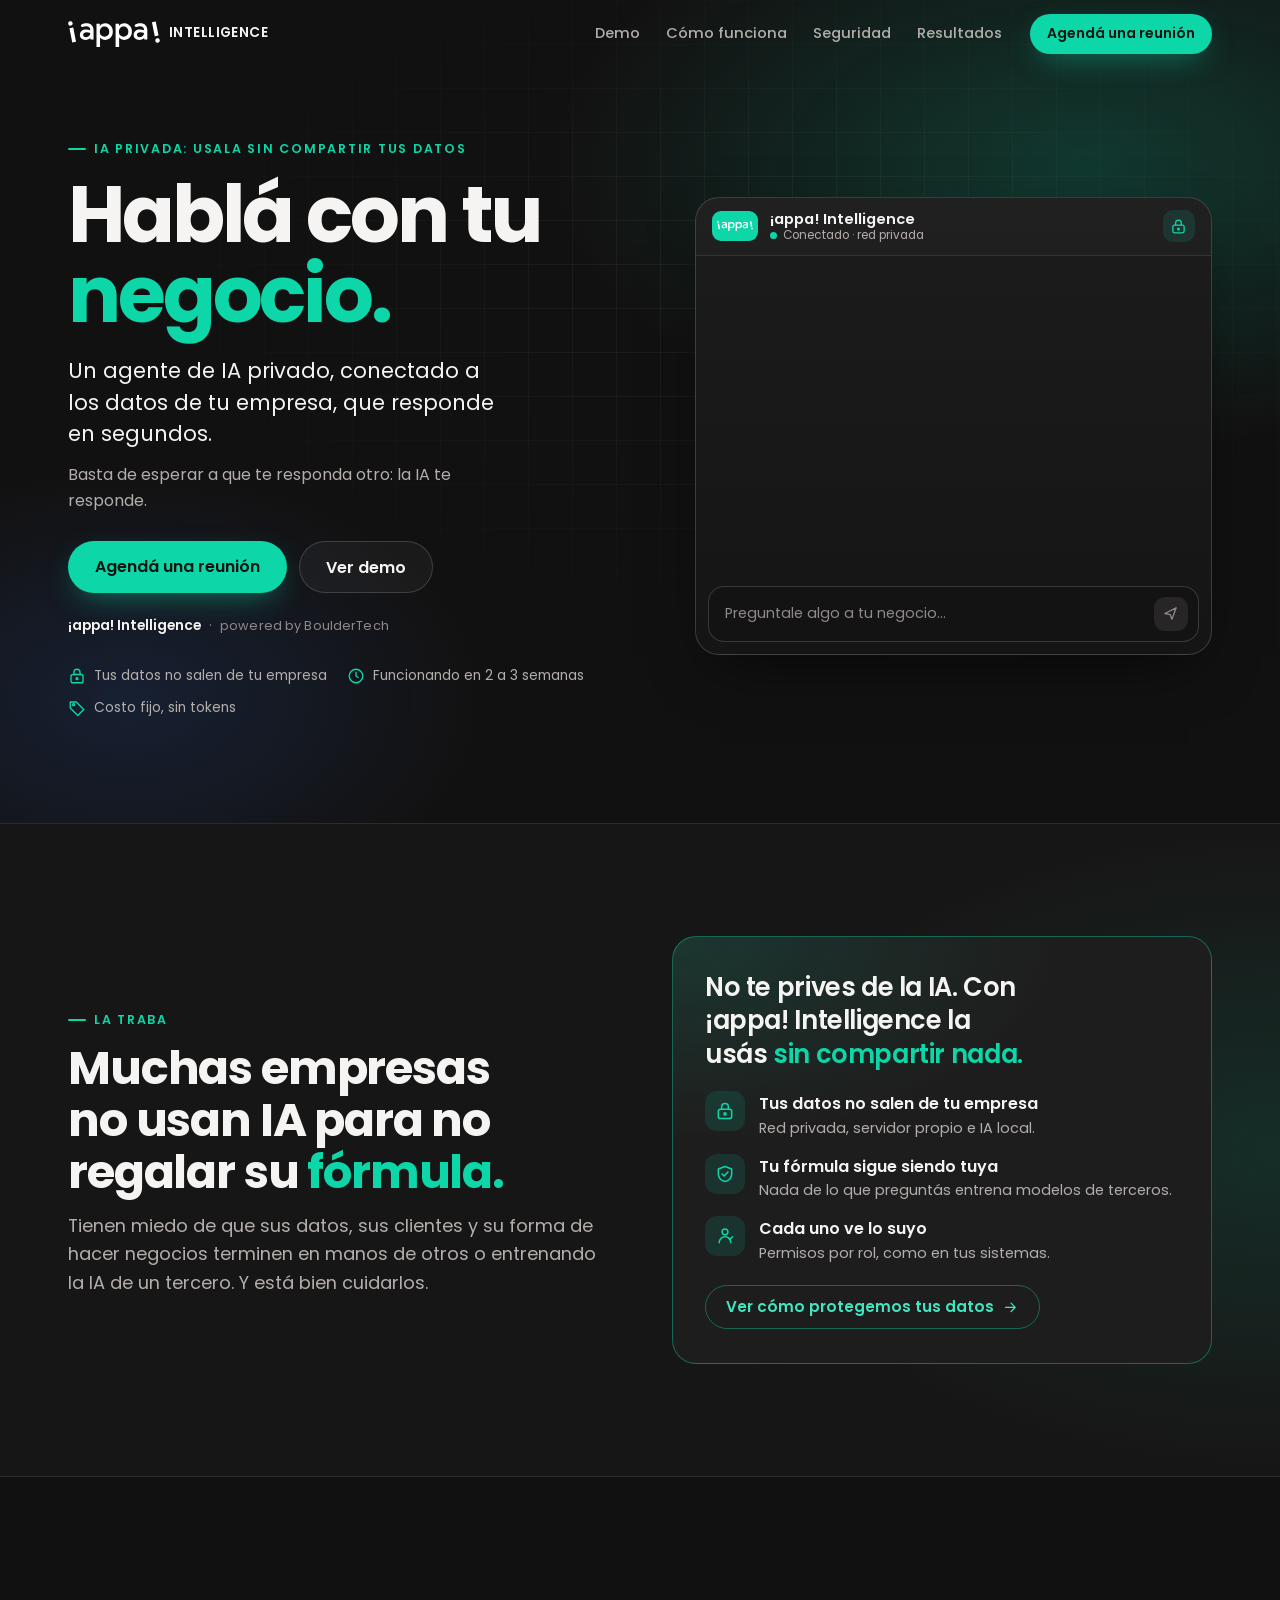
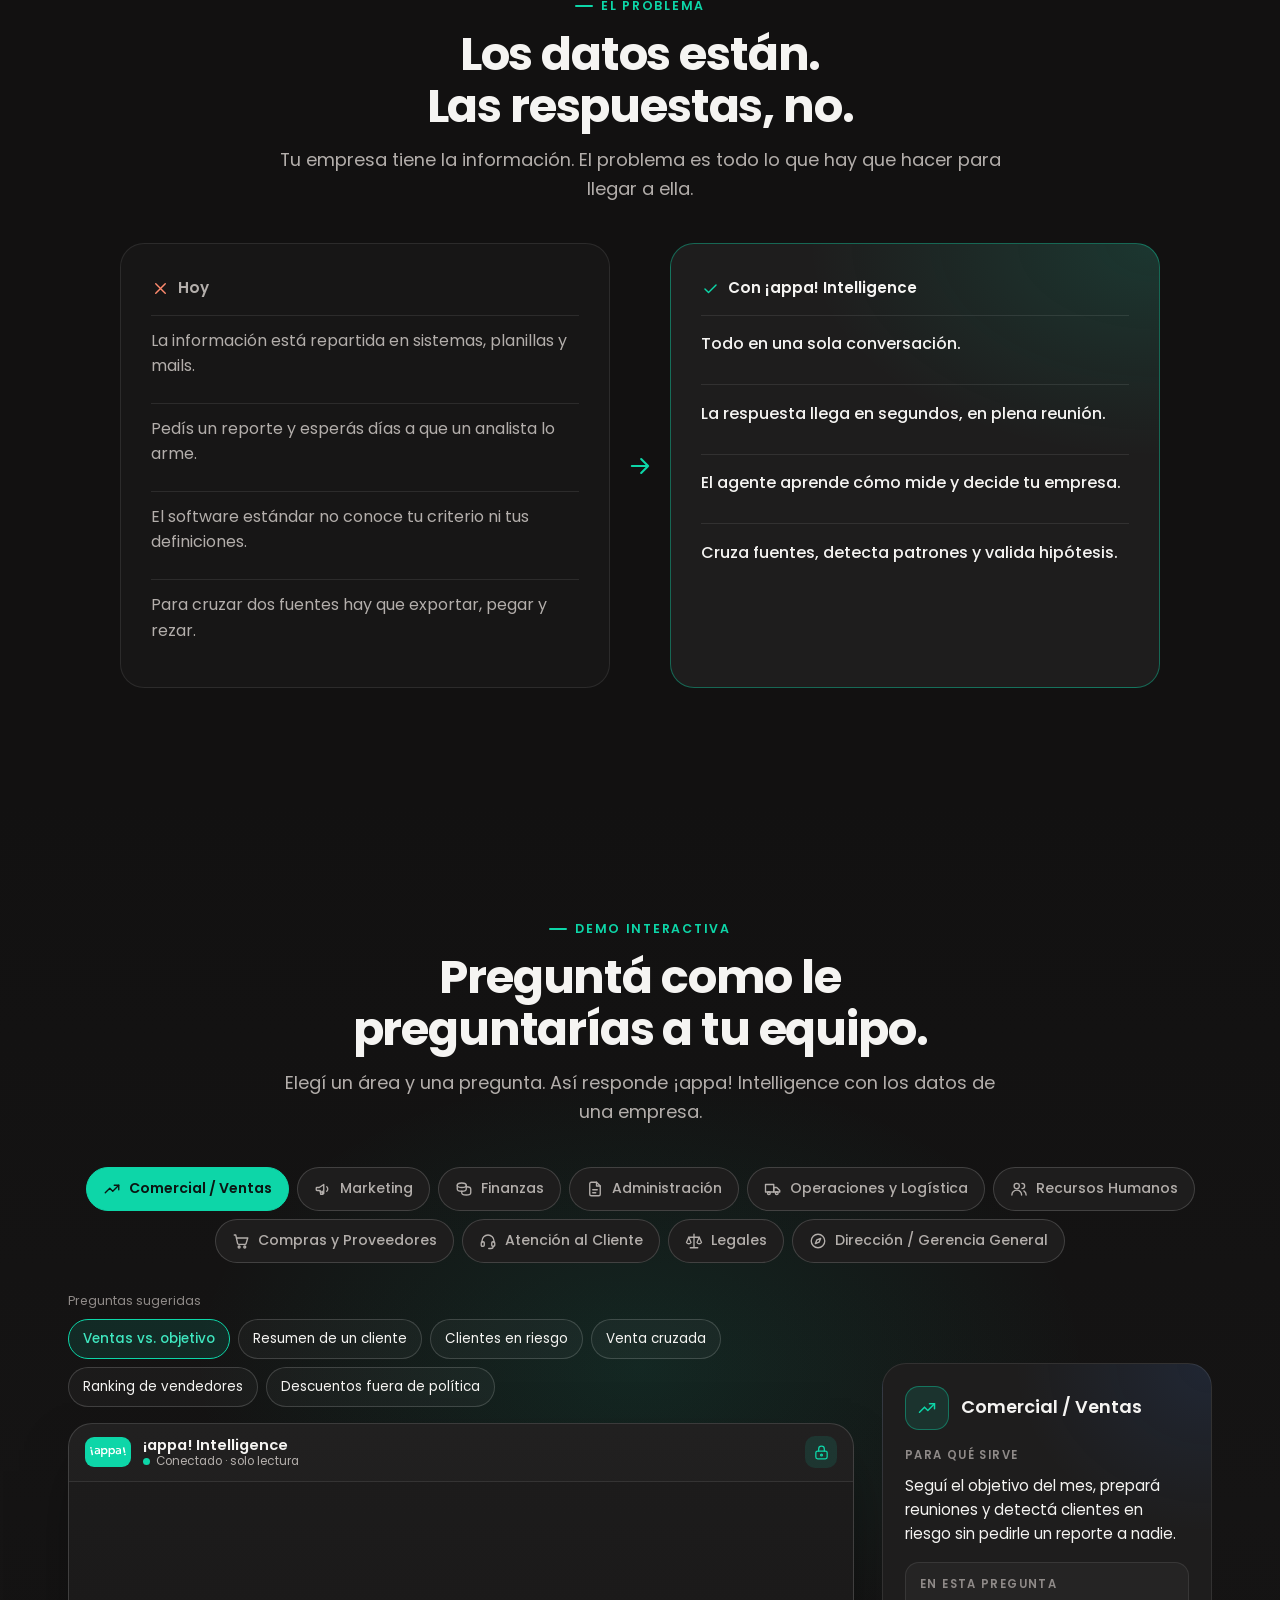
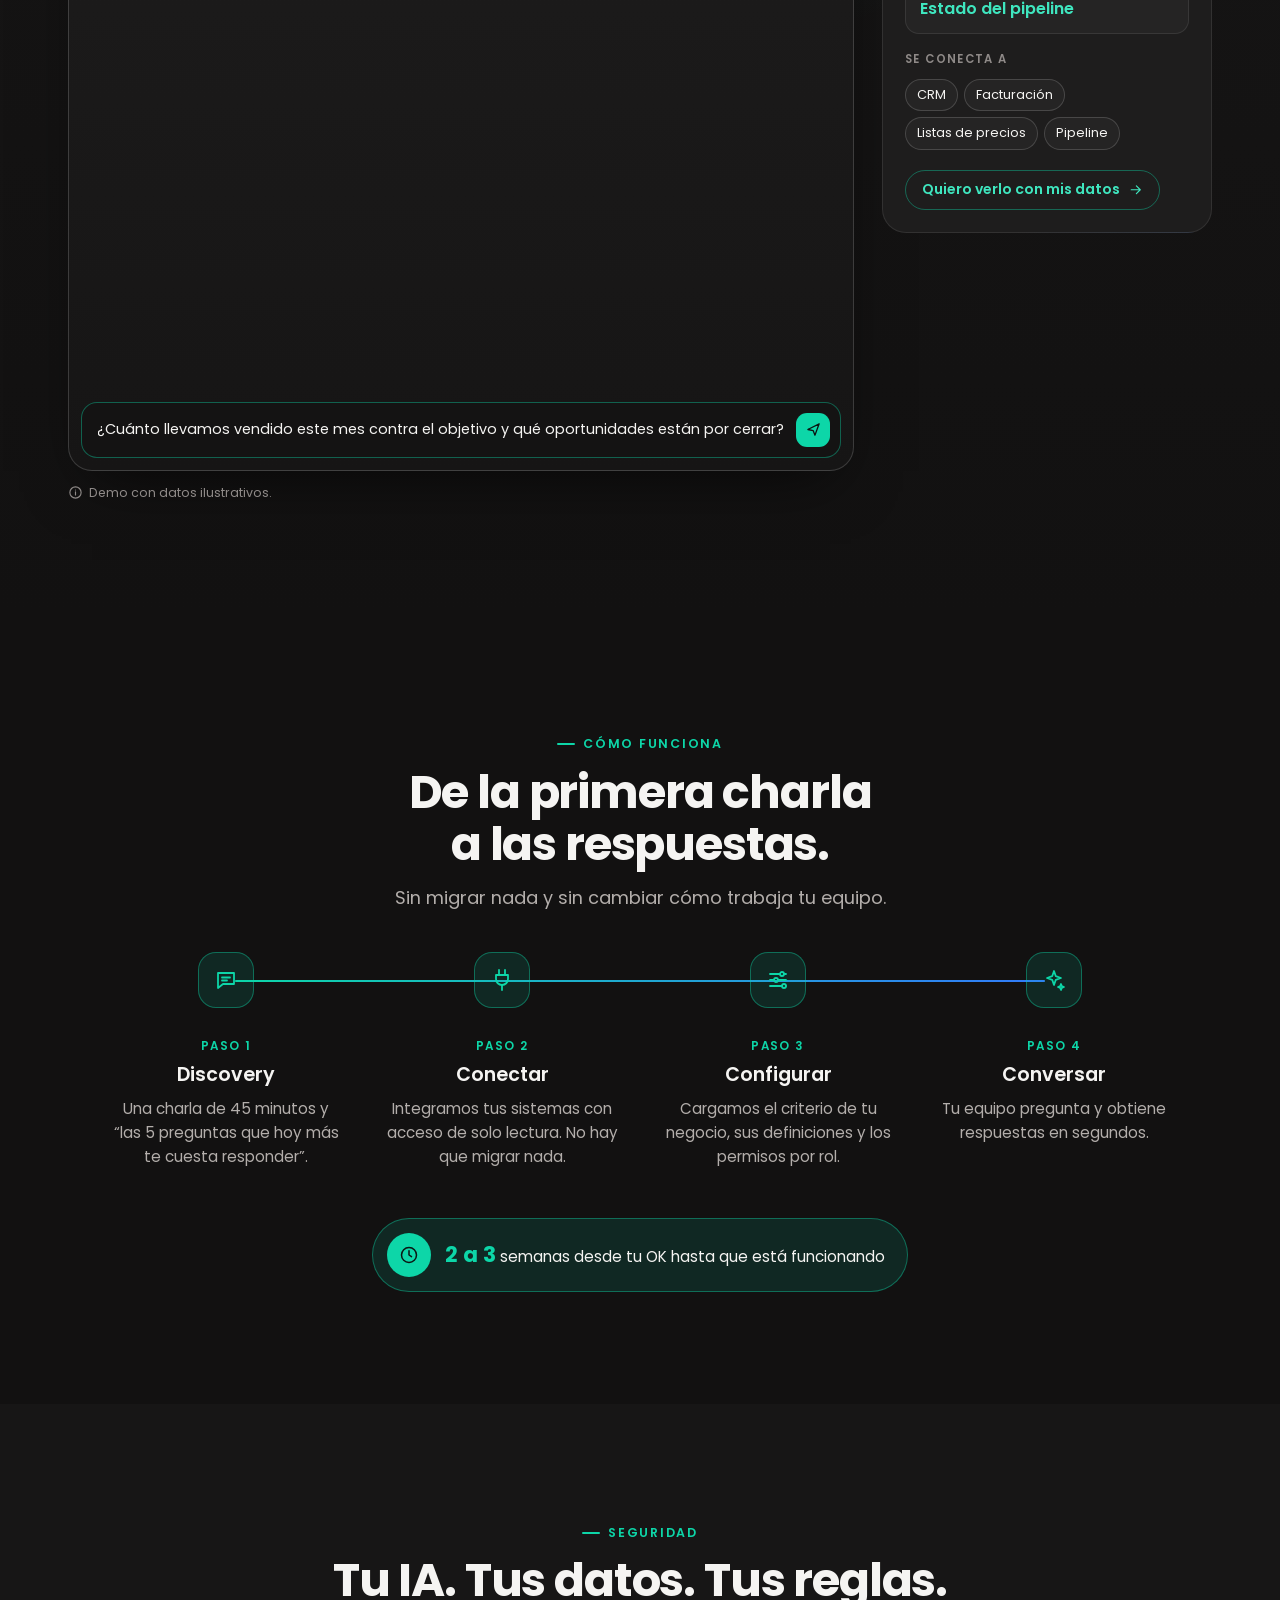
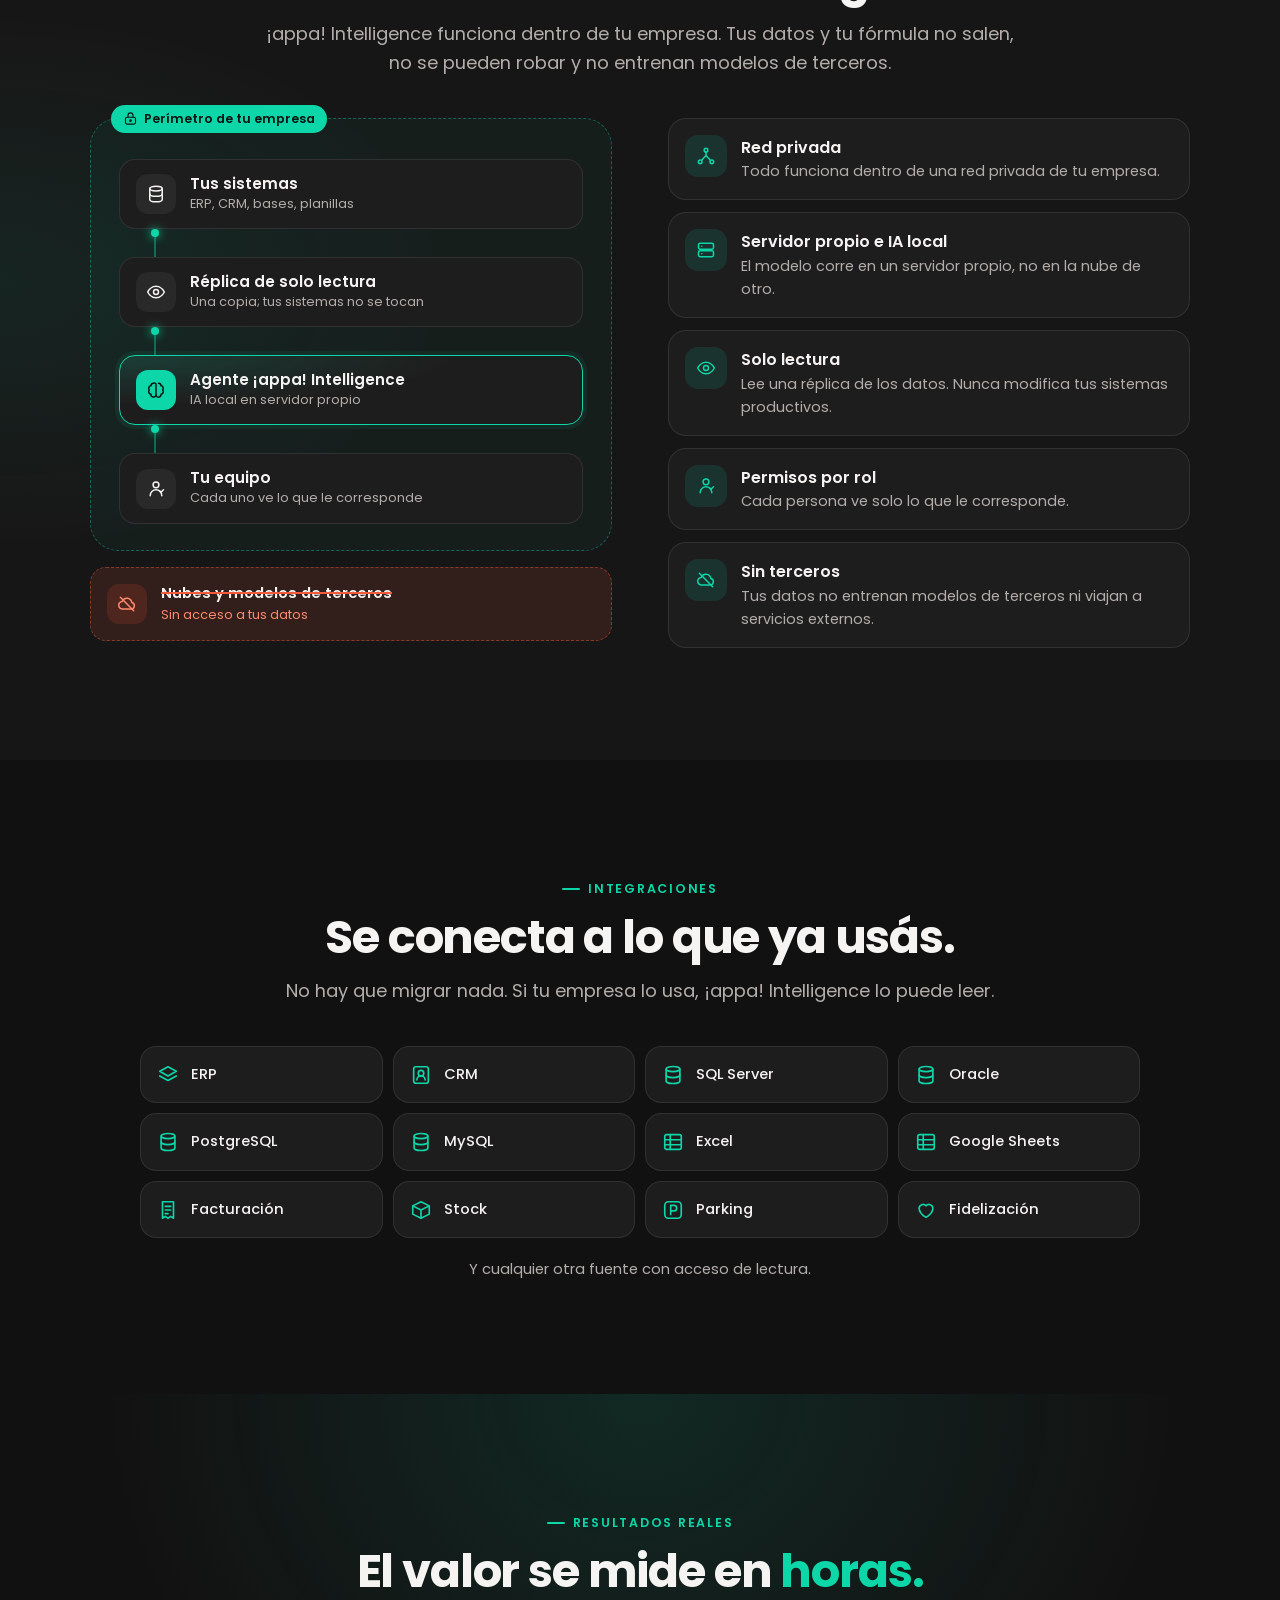
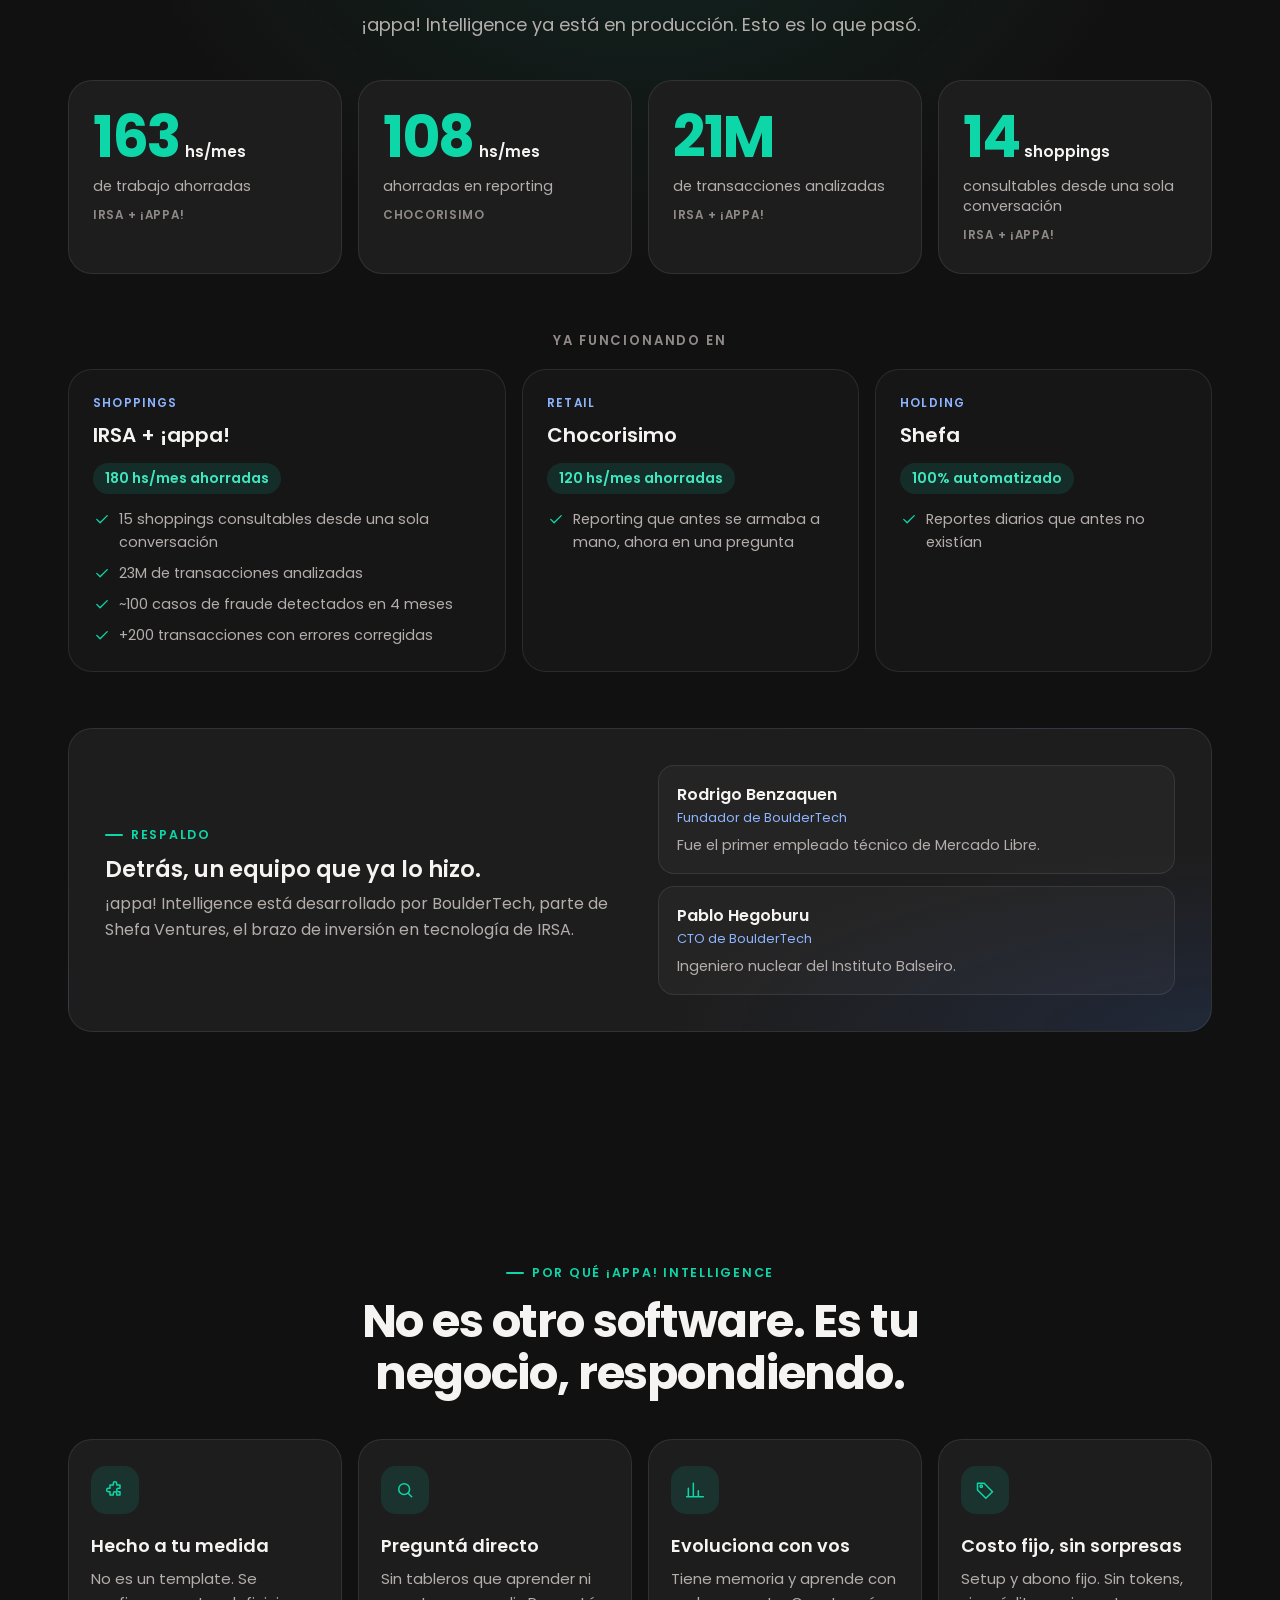
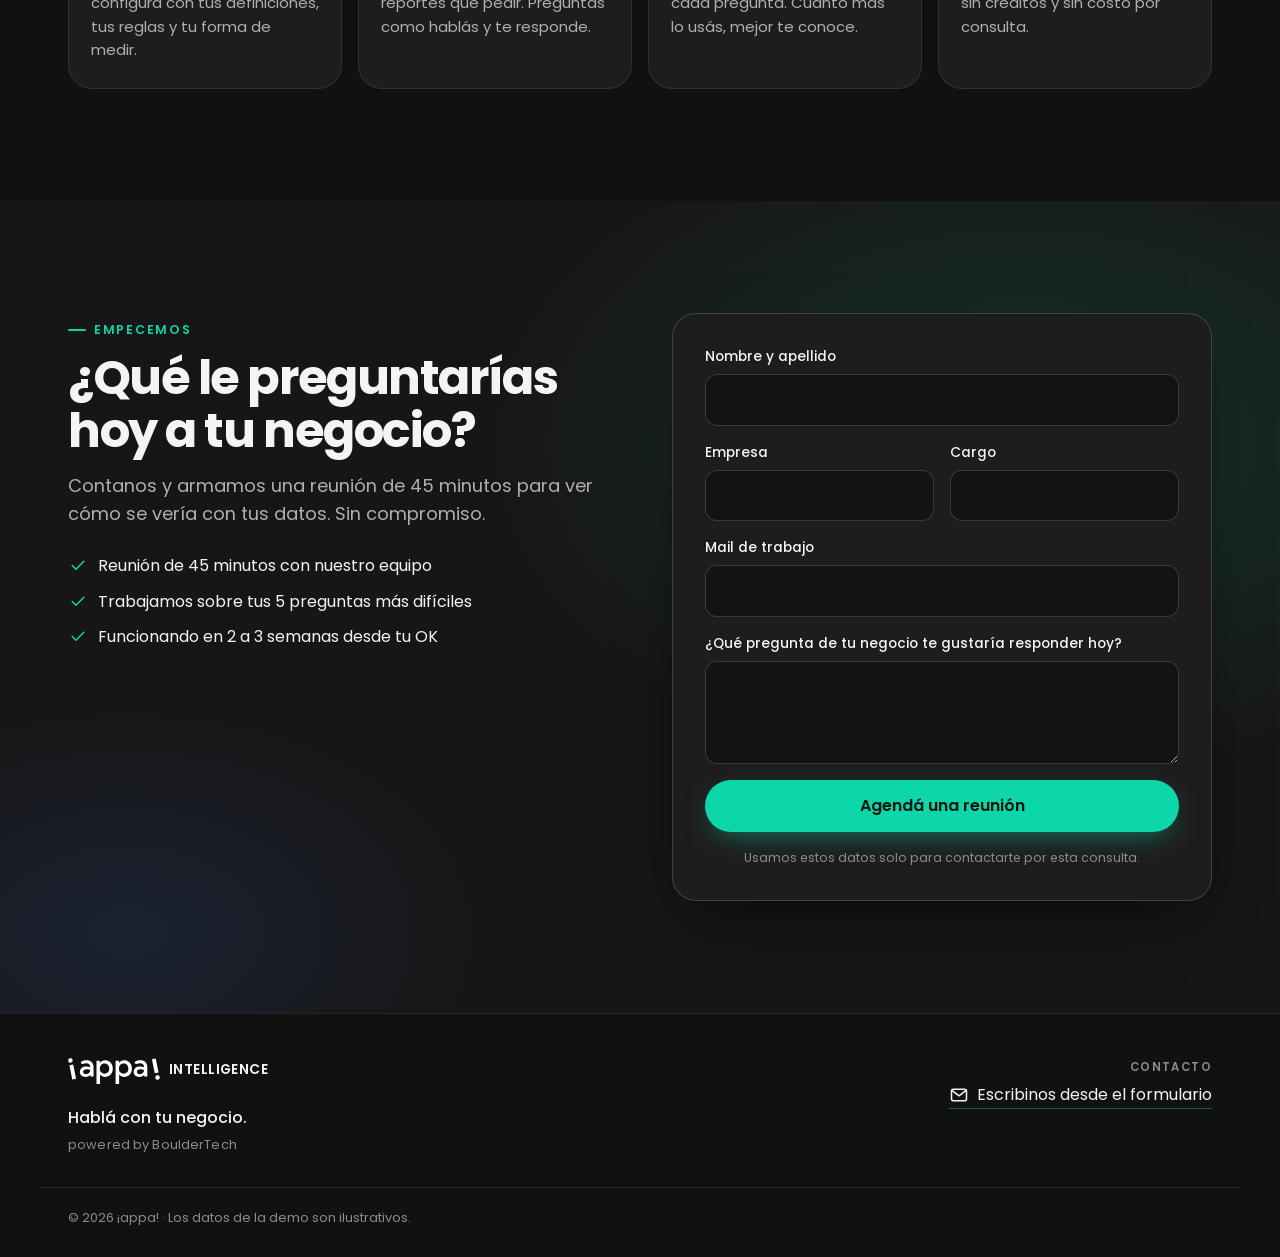
==== commit dfe74646: "¡appa! Intelligence: sumar sección «usá IA sin regalar tu fórmula» Co-Authored-By: Claude Opus 5.5 <" ====
--- a/intelligence/index.html
+++ b/intelligence/index.html
@@ -63,6 +63,22 @@
       </div>
     </section>
 
+    <!-- ============ 1b. USÁ IA SIN REGALAR TU FÓRMULA ============ -->
+    <section class="section section-privacy" id="privacidad" aria-labelledby="privacy-title">
+      <div class="container privacy-grid">
+        <div class="privacy-copy reveal">
+          <p class="eyebrow" data-slot="privacy.eyebrow"></p>
+          <h2 id="privacy-title" data-slot="privacy.title"></h2>
+          <p class="section-sub" data-slot="privacy.text"></p>
+        </div>
+        <div class="privacy-answer reveal">
+          <p class="privacy-statement" data-slot="privacy.statement"></p>
+          <ul class="privacy-points" data-slot="privacy.points"></ul>
+          <a class="btn btn-outline" href="#seguridad" data-slot="privacy.ctaLink"></a>
+        </div>
+      </div>
+    </section>
+
     <!-- ============ 2. PROBLEMA → SOLUCIÓN ============ -->
     <section class="section" id="problema" aria-labelledby="problem-title">
       <div class="container">
--- a/intelligence/css/styles.css
+++ b/intelligence/css/styles.css
@@ -1087,6 +1087,87 @@
   height: 15px;
 }
 
+/* ---------- 1b. Usá IA sin regalar tu fórmula ---------- */
+.section-privacy {
+  background:
+    radial-gradient(60% 70% at 100% 50%, rgba(13, 214, 168, 0.12), transparent 70%),
+    var(--bg-2);
+  border-block: 1px solid var(--line);
+}
+.privacy-grid {
+  display: grid;
+  gap: 36px;
+  align-items: center;
+}
+.privacy-copy h2 {
+  margin-top: 12px;
+  font-size: clamp(1.85rem, 4.6vw, 2.9rem);
+  font-weight: 700;
+  line-height: 1.12;
+  letter-spacing: -0.025em;
+  text-wrap: balance;
+}
+.privacy-copy .section-sub {
+  max-width: 52ch;
+}
+.privacy-answer {
+  display: flex;
+  flex-direction: column;
+  gap: 20px;
+  padding: 26px 22px;
+  border-radius: var(--radius-lg);
+  border: 1px solid var(--green-line);
+  background:
+    radial-gradient(120% 80% at 0% 0%, rgba(13, 214, 168, 0.14), transparent 60%),
+    var(--surface);
+}
+.privacy-statement {
+  font-size: clamp(1.25rem, 3vw, 1.6rem);
+  font-weight: 600;
+  line-height: 1.3;
+  letter-spacing: -0.015em;
+  text-wrap: balance;
+}
+.privacy-points {
+  display: grid;
+  gap: 14px;
+}
+.privacy-points li {
+  display: flex;
+  gap: 14px;
+  align-items: flex-start;
+}
+.privacy-points strong {
+  display: block;
+  font-weight: 600;
+}
+.privacy-points p {
+  font-size: 0.9rem;
+  color: var(--muted);
+}
+.privacy-icon {
+  display: grid;
+  place-items: center;
+  width: 40px;
+  height: 40px;
+  flex: none;
+  border-radius: 12px;
+  background: var(--green-soft);
+  color: var(--green);
+}
+.privacy-answer .btn {
+  align-self: flex-start;
+}
+@media (min-width: 960px) {
+  .privacy-grid {
+    grid-template-columns: 1fr 1fr;
+    gap: 64px;
+  }
+  .privacy-answer {
+    padding: 34px 32px;
+  }
+}
+
 /* ---------- 2. Problema → solución ---------- */
 .compare {
   display: grid;
